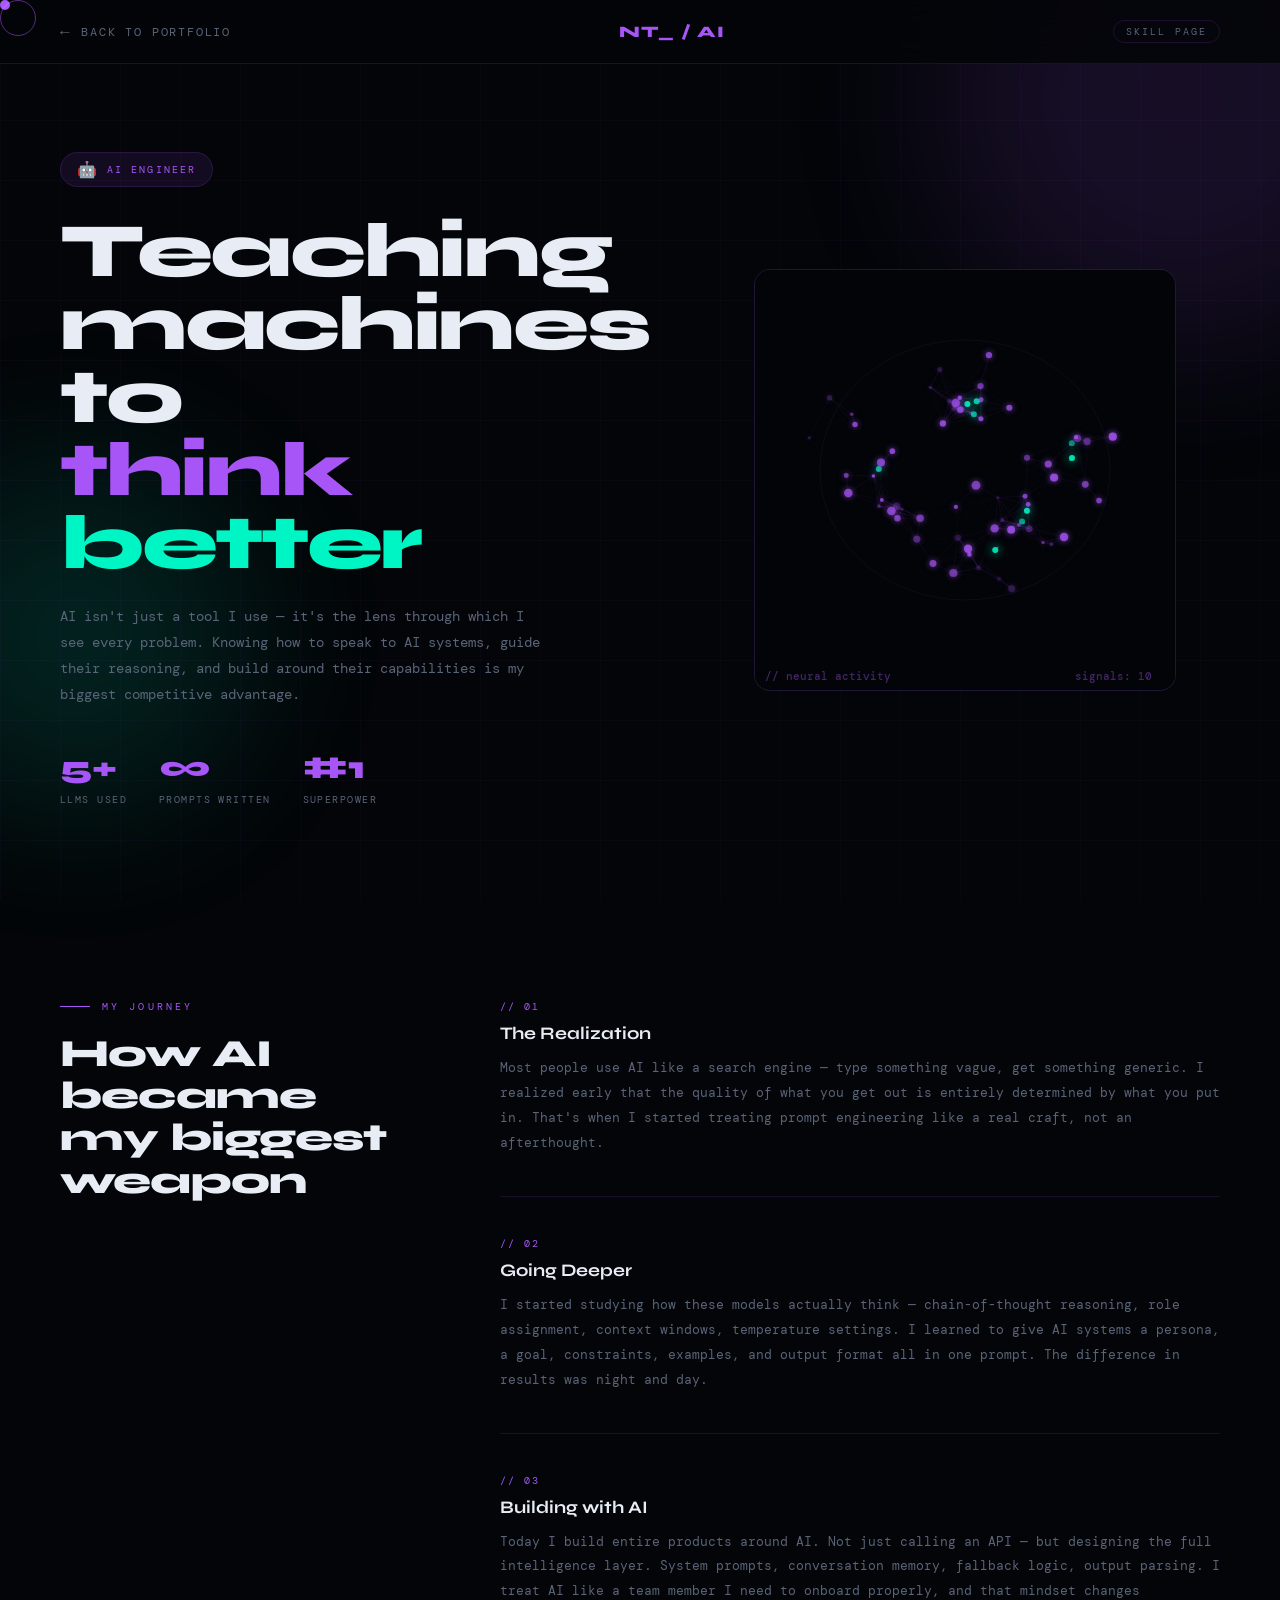
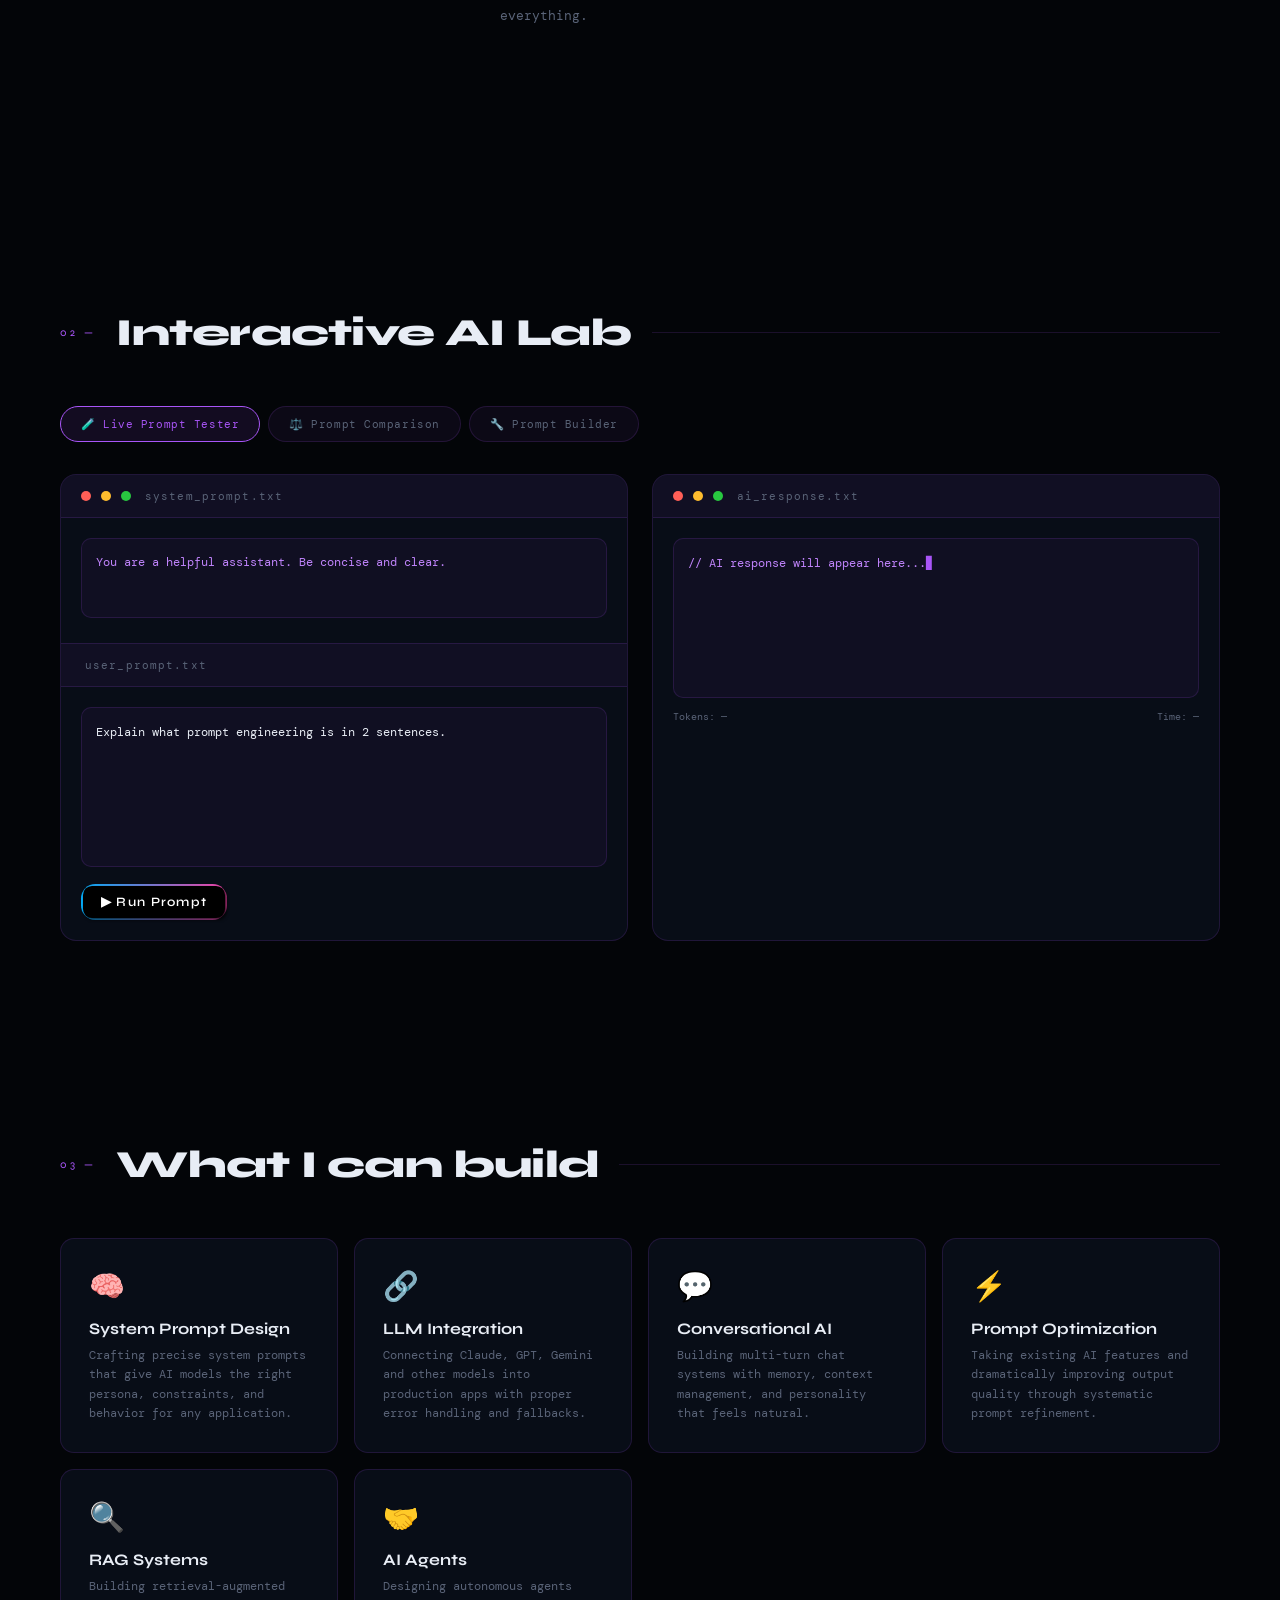
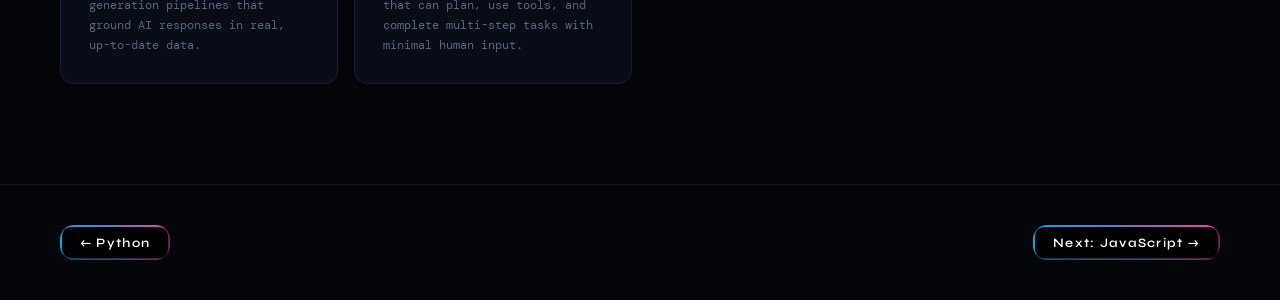
==== skills/ai.html @ 40441fe4 "initial commit — full portfolio with skill pages" ====
<!DOCTYPE html>
<html lang="en">
<head>
<meta charset="UTF-8">
<meta name="viewport" content="width=device-width, initial-scale=1.0">
<title>AI & Prompt Engineering — Nikola Titirinov</title>
<link href="https://fonts.googleapis.com/css2?family=Syne:wght@400;600;700;800&family=DM+Mono:wght@300;400;500&display=swap" rel="stylesheet">
<style>
  :root {
    --bg: #030508;
    --accent: #a855f7;
    --accent2: #c084fc;
    --accent3: #00f5c4;
    --glass: rgba(168,85,247,0.06);
    --glass-border: rgba(168,85,247,0.15);
    --text: #e8edf5;
    --muted: #5a6478;
    --card-bg: rgba(10,16,28,0.8);
  }

  *, *::before, *::after { box-sizing: border-box; margin: 0; padding: 0; }
  html { scroll-behavior: smooth; }
  body { background: var(--bg); color: var(--text); font-family: 'DM Mono', monospace; overflow-x: hidden; cursor: none; }

.cursor {
  position: fixed; width: 10px; height: 10px;
  background: var(--accent); border-radius: 50%;
  pointer-events: none; z-index: 9999;
  top: 0; left: 0; will-change: transform; mix-blend-mode: screen;
}
.cursor-ring {
  position: fixed; width: 36px; height: 36px;
  border: 1px solid rgba(168,85,247,0.5); border-radius: 50%;
  pointer-events: none; z-index: 9998;
  top: 0; left: 0; will-change: transform;
}

  body::before { content: ''; position: fixed; inset: 0; background-image: linear-gradient(rgba(168,85,247,0.04) 1px, transparent 1px), linear-gradient(90deg, rgba(168,85,247,0.04) 1px, transparent 1px); background-size: 60px 60px; pointer-events: none; z-index: 0; }

  .orb { position: fixed; border-radius: 50%; pointer-events: none; z-index: 0; filter: blur(80px); opacity: 0.12; }
  .orb1 { width: 500px; height: 500px; background: var(--accent); top: -150px; right: -150px; animation: drift1 22s ease-in-out infinite; }
  .orb2 { width: 350px; height: 350px; background: var(--accent3); bottom: 10%; left: -100px; animation: drift2 18s ease-in-out infinite; }
  @keyframes drift1 { 0%,100%{transform:translate(0,0)} 50%{transform:translate(-60px,80px)} }
  @keyframes drift2 { 0%,100%{transform:translate(0,0)} 50%{transform:translate(60px,-40px)} }

  nav { position: fixed; top: 0; left: 0; right: 0; z-index: 100; padding: 20px 60px; display: flex; justify-content: space-between; align-items: center; border-bottom: 1px solid var(--glass-border); background: rgba(3,5,8,0.85); backdrop-filter: blur(20px); }
  .nav-back { display: flex; align-items: center; gap: 10px; color: var(--muted); text-decoration: none; font-size: 0.75rem; letter-spacing: 0.15em; text-transform: uppercase; transition: color 0.3s; }
  .nav-back:hover { color: var(--accent); }
  .nav-back::before { content: '←'; font-size: 1rem; }
  .nav-logo { font-family: 'Syne', sans-serif; font-weight: 800; font-size: 1rem; color: var(--accent); letter-spacing: 0.05em; }
  .nav-tag { font-size: 0.65rem; letter-spacing: 0.2em; text-transform: uppercase; color: var(--muted); padding: 4px 12px; border: 1px solid var(--glass-border); border-radius: 20px; }

  section { position: relative; z-index: 1; }

  /* HERO */
  #hero { min-height: 100vh; display: grid; grid-template-columns: 1fr 1fr; align-items: center; gap: 60px; padding: 120px 60px 60px; }
  .hero-badge { display: inline-flex; align-items: center; gap: 8px; padding: 6px 16px; background: rgba(168,85,247,0.1); border: 1px solid var(--glass-border); border-radius: 20px; font-size: 0.65rem; letter-spacing: 0.2em; text-transform: uppercase; color: var(--accent); margin-bottom: 28px; opacity: 0; animation: fadeUp 0.7s 0.1s forwards; }
  .hero-badge::before { content: '🤖'; font-size: 1rem; }
  .hero-title { font-family: 'Syne', sans-serif; font-weight: 800; font-size: clamp(3rem, 6vw, 5.5rem); line-height: 0.95; letter-spacing: -0.03em; margin-bottom: 24px; opacity: 0; animation: fadeUp 0.7s 0.25s forwards; }
  .hero-title .accent { color: var(--accent); }
  .hero-title .accent2 { color: var(--accent3); }
  .hero-desc { font-size: 0.9rem; color: var(--muted); line-height: 1.8; max-width: 480px; margin-bottom: 40px; opacity: 0; animation: fadeUp 0.7s 0.4s forwards; }
  .hero-stats { display: flex; gap: 32px; opacity: 0; animation: fadeUp 0.7s 0.55s forwards; }
  .hstat-num { font-family: 'Syne', sans-serif; font-weight: 800; font-size: 2rem; color: var(--accent); display: block; }
  .hstat-label { font-size: 0.6rem; letter-spacing: 0.15em; text-transform: uppercase; color: var(--muted); }
  .hero-right { display: flex; align-items: center; justify-content: center; opacity: 0; animation: fadeLeft 0.8s 0.3s forwards; }

  /* BRAIN CANVAS */
  #brainCanvas { border: 1px solid var(--glass-border); border-radius: 16px; background: rgba(10,16,28,0.6); backdrop-filter: blur(10px); }

  /* STORY */
  #story { padding: 100px 60px; }
  .story-grid { display: grid; grid-template-columns: 1fr 2fr; gap: 80px; align-items: start; }
  .story-label { font-size: 0.65rem; letter-spacing: 0.3em; text-transform: uppercase; color: var(--accent); margin-bottom: 20px; display: flex; align-items: center; gap: 12px; }
  .story-label::before { content: ''; width: 30px; height: 1px; background: var(--accent); }
  .story-title { font-family: 'Syne', sans-serif; font-weight: 800; font-size: clamp(1.8rem, 3vw, 2.5rem); letter-spacing: -0.02em; line-height: 1.1; position: sticky; top: 100px; }
  .story-block { margin-bottom: 40px; padding-bottom: 40px; border-bottom: 1px solid var(--glass-border); }
  .story-block:last-child { border-bottom: none; }
  .story-block-num { font-size: 0.65rem; letter-spacing: 0.2em; color: var(--accent); margin-bottom: 10px; }
  .story-block h3 { font-family: 'Syne', sans-serif; font-weight: 700; font-size: 1.1rem; margin-bottom: 12px; }
  .story-block p { font-size: 0.82rem; color: var(--muted); line-height: 1.9; }

  /* DEMO */
  #demo { padding: 100px 60px; }
  .section-header { display: flex; align-items: center; gap: 20px; margin-bottom: 50px; }
  .section-num { font-family: 'Syne', sans-serif; font-size: 0.7rem; color: var(--accent); letter-spacing: 0.3em; }
  .section-title { font-family: 'Syne', sans-serif; font-weight: 800; font-size: clamp(1.8rem, 3vw, 2.5rem); letter-spacing: -0.02em; }
  .section-line { flex: 1; height: 1px; background: var(--glass-border); }

  .demo-tabs { display: flex; gap: 8px; margin-bottom: 32px; flex-wrap: wrap; }
  .demo-tab { padding: 10px 20px; background: var(--glass); border: 1px solid var(--glass-border); border-radius: 20px; font-size: 0.7rem; color: var(--muted); cursor: none; transition: all 0.2s; letter-spacing: 0.05em; font-family: 'DM Mono', monospace; }
  .demo-tab.active, .demo-tab:hover { border-color: var(--accent); color: var(--accent); background: rgba(168,85,247,0.1); }

  /* DEMO 1 — Live Tester */
  .live-tester { display: grid; grid-template-columns: 1fr 1fr; gap: 24px; }
  .panel { background: var(--card-bg); border: 1px solid var(--glass-border); border-radius: 16px; overflow: hidden; }
  .panel-header { padding: 14px 20px; border-bottom: 1px solid var(--glass-border); display: flex; align-items: center; gap: 10px; background: rgba(168,85,247,0.05); }
  .dot { width: 10px; height: 10px; border-radius: 50%; }
  .dot-r { background: #ff5f57; } .dot-y { background: #febc2e; } .dot-g { background: #28c840; }
  .panel-title { font-size: 0.7rem; color: var(--muted); letter-spacing: 0.1em; margin-left: 4px; }
  .panel-body { padding: 20px; }
  .prompt-input { width: 100%; background: rgba(168,85,247,0.05); border: 1px solid var(--glass-border); border-radius: 10px; padding: 14px; color: var(--text); font-family: 'DM Mono', monospace; font-size: 0.78rem; line-height: 1.7; outline: none; resize: none; min-height: 160px; transition: border-color 0.3s; cursor: text; }
  .prompt-input:focus { border-color: var(--accent); }
  .prompt-input::placeholder { color: var(--muted); }
  .system-prompt-area { width: 100%; background: rgba(168,85,247,0.05); border: 1px solid var(--glass-border); border-radius: 10px; padding: 14px; color: var(--accent2); font-family: 'DM Mono', monospace; font-size: 0.72rem; line-height: 1.7; outline: none; resize: none; min-height: 80px; cursor: text; }
  .system-prompt-area:focus { border-color: var(--accent); }
  .output-box { min-height: 160px; padding: 14px; background: rgba(168,85,247,0.05); border: 1px solid var(--glass-border); border-radius: 10px; font-size: 0.78rem; line-height: 1.7; color: var(--accent2); white-space: pre-wrap; }
  .token-bar { margin-top: 12px; display: flex; justify-content: space-between; font-size: 0.62rem; color: var(--muted); }

  /* DEMO 2 — Comparison */
  .comparison-grid { display: grid; grid-template-columns: 1fr 1fr; gap: 24px; }
  .comp-panel { background: var(--card-bg); border: 1px solid var(--glass-border); border-radius: 16px; overflow: hidden; }
  .comp-panel.bad { border-color: rgba(239,68,68,0.3); }
  .comp-panel.good { border-color: rgba(0,245,196,0.3); }
  .comp-header { padding: 14px 20px; border-bottom: 1px solid var(--glass-border); display: flex; align-items: center; justify-content: space-between; }
  .comp-header.bad { background: rgba(239,68,68,0.08); }
  .comp-header.good { background: rgba(0,245,196,0.08); }
  .comp-label { font-family: 'Syne', sans-serif; font-weight: 700; font-size: 0.75rem; }
  .comp-label.bad { color: #ef4444; }
  .comp-label.good { color: var(--accent3); }
  .comp-score { font-size: 0.65rem; padding: 3px 10px; border-radius: 20px; }
  .comp-score.bad { background: rgba(239,68,68,0.15); color: #ef4444; border: 1px solid rgba(239,68,68,0.3); }
  .comp-score.good { background: rgba(0,245,196,0.15); color: var(--accent3); border: 1px solid rgba(0,245,196,0.3); }
  .comp-body { padding: 20px; }
  .comp-prompt { font-size: 0.78rem; line-height: 1.7; padding: 12px; border-radius: 8px; margin-bottom: 16px; font-style: italic; }
  .comp-prompt.bad { background: rgba(239,68,68,0.05); border: 1px solid rgba(239,68,68,0.15); color: #fca5a5; }
  .comp-prompt.good { background: rgba(0,245,196,0.05); border: 1px solid rgba(0,245,196,0.15); color: #6ee7b7; }
  .comp-output { font-size: 0.75rem; line-height: 1.7; color: var(--muted); padding: 12px; border-radius: 8px; background: var(--glass); }
  .comp-issues { margin-top: 12px; display: flex; flex-direction: column; gap: 6px; }
  .issue { font-size: 0.65rem; display: flex; align-items: center; gap: 8px; }
  .issue.bad { color: #ef4444; }
  .issue.good { color: var(--accent3); }
  .comp-selector { display: flex; gap: 8px; margin-bottom: 24px; flex-wrap: wrap; }
  .comp-btn { padding: 7px 16px; background: var(--glass); border: 1px solid var(--glass-border); border-radius: 20px; font-size: 0.65rem; color: var(--muted); cursor: none; transition: all 0.2s; }
  .comp-btn.active, .comp-btn:hover { border-color: var(--accent); color: var(--accent); background: rgba(168,85,247,0.1); }

  /* DEMO 3 — Builder */
  .builder-grid { display: grid; grid-template-columns: 1fr 1fr; gap: 24px; }
  .builder-steps { display: flex; flex-direction: column; gap: 12px; }
  .builder-step { background: var(--card-bg); border: 1px solid var(--glass-border); border-radius: 12px; padding: 16px 20px; cursor: none; transition: border-color 0.3s; }
  .builder-step.active { border-color: var(--accent); background: rgba(168,85,247,0.08); }
  .step-num { font-size: 0.6rem; color: var(--accent); letter-spacing: 0.2em; margin-bottom: 4px; }
  .step-title { font-family: 'Syne', sans-serif; font-weight: 700; font-size: 0.85rem; margin-bottom: 8px; }
  .step-options { display: flex; gap: 6px; flex-wrap: wrap; margin-top: 8px; }
  .step-option { padding: 5px 12px; background: var(--glass); border: 1px solid var(--glass-border); border-radius: 20px; font-size: 0.62rem; color: var(--muted); cursor: none; transition: all 0.2s; }
  .step-option.selected, .step-option:hover { border-color: var(--accent); color: var(--accent); background: rgba(168,85,247,0.1); }
  .builder-output { background: var(--card-bg); border: 1px solid var(--glass-border); border-radius: 16px; overflow: hidden; display: flex; flex-direction: column; }
  .builder-result { flex: 1; padding: 20px; font-size: 0.78rem; line-height: 1.8; color: var(--accent2); white-space: pre-wrap; min-height: 300px; }
  .builder-copy { margin: 0 20px 20px; }

  /* CAPABILITIES */
  #capabilities { padding: 100px 60px; }
  .caps-grid { display: grid; grid-template-columns: repeat(auto-fit, minmax(260px, 1fr)); gap: 16px; }
  .cap-card { background: var(--card-bg); border: 1px solid var(--glass-border); border-radius: 14px; padding: 28px; transition: border-color 0.3s, transform 0.3s; position: relative; overflow: hidden; }
  .cap-card::before { content: ''; position: absolute; top: 0; left: 0; right: 0; height: 2px; background: linear-gradient(90deg, transparent, var(--accent), transparent); opacity: 0; transition: opacity 0.3s; }
  .cap-card:hover { border-color: rgba(168,85,247,0.4); transform: translateY(-4px); }
  .cap-card:hover::before { opacity: 1; }
  .cap-icon { font-size: 1.8rem; margin-bottom: 14px; display: block; }
  .cap-title { font-family: 'Syne', sans-serif; font-weight: 700; font-size: 1rem; margin-bottom: 8px; }
  .cap-desc { font-size: 0.72rem; color: var(--muted); line-height: 1.7; }

  /* GLOW BUTTON */
  .explore-btn-wrap { position: relative; display: inline-block; padding: 2px; background: linear-gradient(90deg, #03a9f4, #f441a5); border-radius: 0.9em; transition: all 0.4s ease; text-decoration: none; cursor: none; }
  .explore-btn-wrap::before { content: ''; position: absolute; inset: 0; margin: auto; border-radius: 0.9em; z-index: -1; filter: blur(0); transition: filter 0.4s ease; }
  .explore-btn-wrap:hover::before { background: linear-gradient(90deg, #03a9f4, #f441a5); filter: blur(1.2em); }
  .explore-btn-wrap:active::before { filter: blur(0.2em); }
  .explore-btn { display: block; padding: 0.6em 1.4em; border-radius: 0.7em; background: #000; color: #fff; font-family: 'Syne', sans-serif; font-size: 0.8rem; font-weight: 600; letter-spacing: 0.1em; text-decoration: none; cursor: none; box-shadow: 2px 2px 3px #000000b4; white-space: nowrap; }

  .page-footer { padding: 40px 60px; border-top: 1px solid var(--glass-border); display: flex; justify-content: space-between; align-items: center; }

  .reveal { opacity: 0; transform: translateY(30px); transition: opacity 0.7s ease, transform 0.7s ease; }
  .reveal.visible { opacity: 1; transform: translateY(0); }

  @keyframes fadeUp { from{opacity:0;transform:translateY(30px)} to{opacity:1;transform:translateY(0)} }
  @keyframes fadeLeft { from{opacity:0;transform:translateX(40px)} to{opacity:1;transform:translateX(0)} }

  .typing-cursor::after { content: '▋'; animation: blink 1s infinite; color: var(--accent); }
  @keyframes blink { 0%,100%{opacity:1} 50%{opacity:0} }

  @media (max-width: 900px) {
    #hero { grid-template-columns: 1fr; padding: 120px 24px 60px; }
    .hero-right { display: none; }
    #story, #demo, #capabilities { padding-left: 24px; padding-right: 24px; }
    .story-grid, .live-tester, .comparison-grid, .builder-grid { grid-template-columns: 1fr; }
    nav { padding: 16px 24px; }
    .page-footer { padding: 24px; flex-direction: column; gap: 16px; }
  }
</style>
</head>
<body>

<div class="cursor" id="cursor"></div>
<div class="cursor-ring" id="cursorRing"></div>
<div class="orb orb1"></div>
<div class="orb orb2"></div>

<nav>
  <a href="../index.html" class="nav-back">Back to Portfolio</a>
  <div class="nav-logo">NT_ / AI</div>
  <span class="nav-tag">Skill Page</span>
</nav>

<!-- HERO -->
<section id="hero">
  <div class="hero-left">
    <div class="hero-badge">AI Engineer</div>
    <h1 class="hero-title">
      Teaching<br>
      machines to<br>
      <span class="accent">think</span> <span class="accent2">better</span>
    </h1>
    <p class="hero-desc">
      AI isn't just a tool I use — it's the lens through which I see every problem. Knowing how to speak to AI systems, guide their reasoning, and build around their capabilities is my biggest competitive advantage.
    </p>
    <div class="hero-stats">
      <div class="hstat">
        <span class="hstat-num">5+</span>
        <span class="hstat-label">LLMs Used</span>
      </div>
      <div class="hstat">
        <span class="hstat-num">∞</span>
        <span class="hstat-label">Prompts Written</span>
      </div>
      <div class="hstat">
        <span class="hstat-num">#1</span>
        <span class="hstat-label">Superpower</span>
      </div>
    </div>
  </div>
  <div class="hero-right">
    <canvas id="brainCanvas" width="420" height="420"></canvas>
  </div>
</section>

<!-- STORY -->
<section id="story">
  <div class="story-grid reveal">
    <div>
      <div class="story-label">My Journey</div>
      <h2 class="story-title">How AI became my biggest weapon</h2>
    </div>
    <div class="story-content">
      <div class="story-block">
        <div class="story-block-num">// 01</div>
        <h3>The Realization</h3>
        <p>Most people use AI like a search engine — type something vague, get something generic. I realized early that the quality of what you get out is entirely determined by what you put in. That's when I started treating prompt engineering like a real craft, not an afterthought.</p>
      </div>
      <div class="story-block">
        <div class="story-block-num">// 02</div>
        <h3>Going Deeper</h3>
        <p>I started studying how these models actually think — chain-of-thought reasoning, role assignment, context windows, temperature settings. I learned to give AI systems a persona, a goal, constraints, examples, and output format all in one prompt. The difference in results was night and day.</p>
      </div>
      <div class="story-block">
        <div class="story-block-num">// 03</div>
        <h3>Building with AI</h3>
        <p>Today I build entire products around AI. Not just calling an API — but designing the full intelligence layer. System prompts, conversation memory, fallback logic, output parsing. I treat AI like a team member I need to onboard properly, and that mindset changes everything.</p>
      </div>
    </div>
  </div>
</section>

<!-- DEMOS -->
<section id="demo">
  <div class="section-header reveal">
    <span class="section-num">02 —</span>
    <h2 class="section-title">Interactive AI Lab</h2>
    <div class="section-line"></div>
  </div>
  <div class="demo-tabs reveal" id="mainTabs">
    <span class="demo-tab active" onclick="switchDemo('tester', this)">🧪 Live Prompt Tester</span>
    <span class="demo-tab" onclick="switchDemo('comparison', this)">⚖️ Prompt Comparison</span>
    <span class="demo-tab" onclick="switchDemo('builder', this)">🔧 Prompt Builder</span>
  </div>

  <!-- DEMO 1: LIVE TESTER -->
  <div id="demo-tester" class="reveal">
    <div class="live-tester">
      <div class="panel">
        <div class="panel-header">
          <div class="dot dot-r"></div><div class="dot dot-y"></div><div class="dot dot-g"></div>
          <span class="panel-title">system_prompt.txt</span>
        </div>
        <div class="panel-body">
          <textarea class="system-prompt-area" id="systemPrompt" placeholder="System prompt (defines AI behavior)...">You are a helpful assistant. Be concise and clear.</textarea>
        </div>
        <div class="panel-header" style="border-top: 1px solid var(--glass-border);">
          <span class="panel-title">user_prompt.txt</span>
        </div>
        <div class="panel-body">
          <textarea class="prompt-input" id="userPrompt" placeholder="Type your prompt here and click Run...">Explain what prompt engineering is in 2 sentences.</textarea>
          <div style="margin-top:12px;">
            <a class="explore-btn-wrap" onclick="runLiveTester()" style="cursor:none;">
              <span class="explore-btn">▶ Run Prompt</span>
            </a>
          </div>
        </div>
      </div>
      <div class="panel">
        <div class="panel-header">
          <div class="dot dot-r"></div><div class="dot dot-y"></div><div class="dot dot-g"></div>
          <span class="panel-title">ai_response.txt</span>
        </div>
        <div class="panel-body">
          <div class="output-box typing-cursor" id="testerOutput">// AI response will appear here...</div>
          <div class="token-bar">
            <span id="tokenCount">Tokens: —</span>
            <span id="responseTime">Time: —</span>
          </div>
        </div>
      </div>
    </div>
  </div>

  <!-- DEMO 2: COMPARISON -->
  <div id="demo-comparison" style="display:none;" class="reveal">
    <div class="comp-selector" id="compSelector">
      <span class="comp-btn active" onclick="loadComparison(0,this)">Writing Task</span>
      <span class="comp-btn" onclick="loadComparison(1,this)">Code Review</span>
      <span class="comp-btn" onclick="loadComparison(2,this)">Data Analysis</span>
      <span class="comp-btn" onclick="loadComparison(3,this)">Creative Task</span>
    </div>
    <div class="comparison-grid" id="compGrid"></div>
  </div>

  <!-- DEMO 3: BUILDER -->
  <div id="demo-builder" style="display:none;" class="reveal">
    <div class="builder-grid">
      <div class="builder-steps" id="builderSteps"></div>
      <div class="builder-output">
        <div class="panel-header">
          <div class="dot dot-r"></div><div class="dot dot-y"></div><div class="dot dot-g"></div>
          <span class="panel-title">generated_prompt.txt</span>
        </div>
        <div class="builder-result" id="builderResult">// Your prompt will be built here as you make selections...</div>
        <div class="builder-copy">
          <a class="explore-btn-wrap" onclick="copyPrompt()" style="cursor:none;">
            <span class="explore-btn">📋 Copy Prompt</span>
          </a>
        </div>
      </div>
    </div>
  </div>
</section>

<!-- CAPABILITIES -->
<section id="capabilities">
  <div class="section-header reveal">
    <span class="section-num">03 —</span>
    <h2 class="section-title">What I can build</h2>
    <div class="section-line"></div>
  </div>
  <div class="caps-grid">
    <div class="cap-card reveal"><span class="cap-icon">🧠</span><div class="cap-title">System Prompt Design</div><div class="cap-desc">Crafting precise system prompts that give AI models the right persona, constraints, and behavior for any application.</div></div>
    <div class="cap-card reveal" style="transition-delay:0.1s"><span class="cap-icon">🔗</span><div class="cap-title">LLM Integration</div><div class="cap-desc">Connecting Claude, GPT, Gemini and other models into production apps with proper error handling and fallbacks.</div></div>
    <div class="cap-card reveal" style="transition-delay:0.2s"><span class="cap-icon">💬</span><div class="cap-title">Conversational AI</div><div class="cap-desc">Building multi-turn chat systems with memory, context management, and personality that feels natural.</div></div>
    <div class="cap-card reveal" style="transition-delay:0.3s"><span class="cap-icon">⚡</span><div class="cap-title">Prompt Optimization</div><div class="cap-desc">Taking existing AI features and dramatically improving output quality through systematic prompt refinement.</div></div>
    <div class="cap-card reveal" style="transition-delay:0.4s"><span class="cap-icon">🔍</span><div class="cap-title">RAG Systems</div><div class="cap-desc">Building retrieval-augmented generation pipelines that ground AI responses in real, up-to-date data.</div></div>
    <div class="cap-card reveal" style="transition-delay:0.5s"><span class="cap-icon">🤝</span><div class="cap-title">AI Agents</div><div class="cap-desc">Designing autonomous agents that can plan, use tools, and complete multi-step tasks with minimal human input.</div></div>
  </div>
</section>

<footer class="page-footer">
  <a href="python.html" class="explore-btn-wrap"><span class="explore-btn">← Python</span></a>
  <a href="javascript.html" class="explore-btn-wrap"><span class="explore-btn">Next: JavaScript →</span></a>
</footer>

<script>
// CURSOR
const cursor = document.getElementById('cursor');
const ring = document.getElementById('cursorRing');
document.addEventListener('mousemove', e => {
  cursor.style.transform = `translate(${e.clientX}px,${e.clientY}px) translate(-50%,-50%)`;
}, { passive: true });
ring.style.transition = 'transform 0.08s linear, width 0.2s ease, height 0.2s ease, border-color 0.2s ease';
document.addEventListener('mousemove', e => {
  ring.style.transform = `translate(${e.clientX}px,${e.clientY}px) translate(-50%,-50%)`;
}, { passive: true });
document.querySelectorAll('a,.demo-tab,.comp-btn,.step-option,.builder-step,.cap-card').forEach(el => {
  el.addEventListener('mouseenter', () => { ring.style.width='56px'; ring.style.height='56px'; ring.style.borderColor='rgba(168,85,247,0.7)'; }, { passive: true });
  el.addEventListener('mouseleave', () => { ring.style.width='36px'; ring.style.height='36px'; ring.style.borderColor='rgba(168,85,247,0.5)'; }, { passive: true });
});

// SCROLL REVEAL
const obs = new IntersectionObserver(entries => entries.forEach(e => { if(e.isIntersecting) e.target.classList.add('visible'); }), { threshold: 0.1 });
document.querySelectorAll('.reveal').forEach(el => obs.observe(el));

// PARALLAX
window.addEventListener('scroll', () => {
  const y = window.scrollY;
  document.querySelector('.orb1').style.transform = `translateY(${y*0.08}px)`;
  document.querySelector('.orb2').style.transform = `translateY(${-y*0.06}px)`;
});

// PULSING BRAIN ANIMATION
(function() {
  const canvas = document.getElementById('brainCanvas');
  const ctx = canvas.getContext('2d');
  const W = canvas.width, H = canvas.height;
  const cx = W/2, cy = H/2;

  // Brain nodes
  const nodeCount = 60;
  const nodes = [];
  const connections = [];

  // Generate nodes in brain-like clusters
  const regions = [
    {x:cx, y:cy-80, r:90, count:15},
    {x:cx-70, y:cy+30, r:70, count:12},
    {x:cx+70, y:cy+30, r:70, count:12},
    {x:cx, y:cy+80, r:60, count:10},
    {x:cx-110, y:cy-40, r:50, count:6},
    {x:cx+110, y:cy-40, r:50, count:6},
  ];

  regions.forEach(reg => {
    for(let i=0; i<reg.count; i++) {
      const angle = Math.random() * Math.PI * 2;
      const dist = Math.random() * reg.r;
      nodes.push({
        x: reg.x + Math.cos(angle)*dist,
        y: reg.y + Math.sin(angle)*dist,
        baseX: reg.x + Math.cos(angle)*dist,
        baseY: reg.y + Math.sin(angle)*dist,
        vx: (Math.random()-0.5)*0.3,
        vy: (Math.random()-0.5)*0.3,
        r: Math.random()*3+1.5,
        pulse: Math.random()*Math.PI*2,
        pulseSpeed: 0.02+Math.random()*0.03,
        active: false,
        activeFade: 0,
      });
    }
  });

  // Connect nearby nodes
  for(let i=0; i<nodes.length; i++) {
    for(let j=i+1; j<nodes.length; j++) {
      const dx = nodes[i].x - nodes[j].x;
      const dy = nodes[i].y - nodes[j].y;
      const dist = Math.sqrt(dx*dx+dy*dy);
      if(dist < 80) connections.push({a:i, b:j, dist, strength: 1-dist/80});
    }
  }

  // Signal pulses traveling along connections
  const signals = [];
  function spawnSignal() {
    const conn = connections[Math.floor(Math.random()*connections.length)];
    signals.push({ conn, t: 0, speed: 0.008+Math.random()*0.012, forward: Math.random()>0.5 });
  }
  setInterval(spawnSignal, 300);

  let frame = 0;
  function draw() {
    ctx.clearRect(0,0,W,H);
    ctx.fillStyle = 'rgba(3,5,8,0.95)';
    ctx.fillRect(0,0,W,H);
    frame++;

    // Update nodes
    nodes.forEach(n => {
      n.pulse += n.pulseSpeed;
      n.x += n.vx; n.y += n.vy;
      if(Math.abs(n.x-n.baseX)>15) n.vx*=-1;
      if(Math.abs(n.y-n.baseY)>15) n.vy*=-1;
      if(n.activeFade > 0) n.activeFade -= 0.02;
    });

    // Draw connections
    connections.forEach(c => {
      const a = nodes[c.a], b = nodes[c.b];
      ctx.beginPath();
      ctx.moveTo(a.x, a.y);
      ctx.lineTo(b.x, b.y);
      ctx.strokeStyle = `rgba(168,85,247,${c.strength*0.15})`;
      ctx.lineWidth = c.strength;
      ctx.stroke();
    });

    // Draw signals
    for(let i=signals.length-1; i>=0; i--) {
      const s = signals[i];
      s.t += s.speed;
      if(s.t >= 1) { signals.splice(i,1); continue; }
      const t = s.forward ? s.t : 1-s.t;
      const a = nodes[s.conn.a], b = nodes[s.conn.b];
      const x = a.x + (b.x-a.x)*t;
      const y = a.y + (b.y-a.y)*t;
      // Activate nearby node
      if(s.t > 0.9) { nodes[s.forward?s.conn.b:s.conn.a].activeFade = 1; }

      ctx.beginPath();
      ctx.arc(x, y, 3, 0, Math.PI*2);
      const alpha = Math.sin(s.t*Math.PI);
      ctx.fillStyle = `rgba(0,245,196,${alpha*0.9})`;
      ctx.shadowColor = '#00f5c4';
      ctx.shadowBlur = 10;
      ctx.fill();
      ctx.shadowBlur = 0;

      // Trail
      ctx.beginPath();
      ctx.moveTo(a.x+(b.x-a.x)*Math.max(0,t-0.08), a.y+(b.y-a.y)*Math.max(0,t-0.08));
      ctx.lineTo(x, y);
      ctx.strokeStyle = `rgba(0,245,196,${alpha*0.4})`;
      ctx.lineWidth = 1.5;
      ctx.stroke();
    }

    // Draw nodes
    nodes.forEach(n => {
      const pulse = 0.6 + Math.sin(n.pulse)*0.4;
      const isActive = n.activeFade > 0;
      const color = isActive ? `rgba(0,245,196,${0.5+n.activeFade*0.5})` : `rgba(168,85,247,${pulse*0.8})`;
      const glow = isActive ? '#00f5c4' : '#a855f7';

      ctx.beginPath();
      ctx.arc(n.x, n.y, n.r*(isActive?1.5:1), 0, Math.PI*2);
      ctx.fillStyle = color;
      ctx.shadowColor = glow;
      ctx.shadowBlur = isActive ? 16 : 6;
      ctx.fill();
      ctx.shadowBlur = 0;
    });

    // Draw brain outline (soft)
    ctx.beginPath();
    ctx.ellipse(cx, cy-10, 145, 130, 0, 0, Math.PI*2);
    ctx.strokeStyle = `rgba(168,85,247,${0.06+Math.sin(frame*0.02)*0.03})`;
    ctx.lineWidth = 1;
    ctx.stroke();

    // Label
    ctx.fillStyle = 'rgba(168,85,247,0.4)';
    ctx.font = '500 11px DM Mono, monospace';
    ctx.fillText('// neural activity', 10, H-10);
    ctx.fillText(`signals: ${signals.length}`, W-100, H-10);

    requestAnimationFrame(draw);
  }
  draw();
})();

// =====================
// DEMO 1: LIVE TESTER
// =====================
const responses = {
  default: [
    "Prompt engineering is the art of crafting precise instructions to guide AI models toward desired outputs. It involves understanding how language models interpret context, constraints, and examples to produce accurate, useful responses.",
    "I understand your request. Prompt engineering is essentially the skill of communicating effectively with AI systems — choosing the right words, structure, and context to get the best possible output from a language model.",
    "Great question! Think of prompt engineering as learning the language that AI thinks in. By providing clear roles, specific constraints, and good examples, you can dramatically improve the quality and reliability of AI responses."
  ],
  code: [
    "```python\ndef greet(name: str) -> str:\n    \"\"\"Return a personalized greeting.\"\"\"\n    return f\"Hello, {name}! Welcome.\"\n\n# Example usage\nprint(greet('Nikola'))  # Hello, Nikola! Welcome.\n```",
    "Here's a clean implementation:\n```javascript\nconst greet = (name) => `Hello, ${name}! Welcome.`;\nconsole.log(greet('Nikola')); // Hello, Nikola! Welcome.\n```",
  ],
  creative: [
    "The prompt drifted through silicon dreams,\nA whisper to the neural machine.\nNot code, but craft — the art of asking right,\nTo turn a model's darkness into light.",
    "In the space between human and machine,\nPrompt engineering builds the bridge unseen.\nEvery word a key, every structure a door —\nThe better you ask, the more you explore."
  ]
};

async function runLiveTester() {
  const system = document.getElementById('systemPrompt').value;
  const user = document.getElementById('userPrompt').value;
  const output = document.getElementById('testerOutput');
  const startTime = Date.now();

  output.classList.add('typing-cursor');
  output.textContent = '';

  // Pick response based on content
  let pool = responses.default;
  if(user.toLowerCase().includes('code')||user.toLowerCase().includes('python')||user.toLowerCase().includes('function')) pool = responses.code;
  if(user.toLowerCase().includes('poem')||user.toLowerCase().includes('creative')||user.toLowerCase().includes('story')) pool = responses.creative;

  const response = pool[Math.floor(Math.random()*pool.length)];

  // Simulate typing
  let i = 0;
  const interval = setInterval(() => {
    output.textContent = response.slice(0, i);
    i += Math.floor(Math.random()*3)+1;
    if(i >= response.length) {
      output.textContent = response;
      output.classList.remove('typing-cursor');
      clearInterval(interval);
      const elapsed = ((Date.now()-startTime)/1000).toFixed(1);
      document.getElementById('tokenCount').textContent = `Tokens: ~${Math.floor(response.split(' ').length * 1.3)}`;
      document.getElementById('responseTime').textContent = `Time: ${elapsed}s`;
    }
  }, 20);
}

// =====================
// DEMO 2: COMPARISON
// =====================
const comparisons = [
  {
    topic: "Writing Task",
    bad: { prompt: "write something about AI", output: "AI is a technology that is very important today. It can do many things like recognize images and process text. Many companies are using AI to improve their products and services. The future of AI looks bright.", issues: ["Too vague — no tone, length, or audience", "No context about purpose", "No format specified", "Result is generic and forgettable"] },
    good: { prompt: "Write a 3-sentence LinkedIn post for a developer audience about why prompt engineering is an underrated skill in 2025. Use a confident, direct tone. Start with a bold claim.", output: "Most developers are sleeping on prompt engineering. While everyone races to learn frameworks and tools, the ability to systematically guide AI toward precise outputs is quietly becoming the highest-leverage skill in tech. If you can make AI do exactly what you need, you multiply everything else you build.", issues: ["Clear format: 3 sentences, LinkedIn post", "Defined audience: developers", "Specified tone: confident, direct", "Clear starting instruction"] }
  },
  {
    topic: "Code Review",
    bad: { prompt: "check my code", output: "I'd be happy to check your code! Please share it and I'll take a look. What language is it in? What does it do? Are there any specific issues you're concerned about?", issues: ["No code provided", "No language specified", "No focus area given", "AI can only ask clarifying questions"] },
    good: { prompt: "Review this Python function for performance issues only. Ignore style. Return a bullet list of problems with fix suggestions:\n\ndef find_user(users, id):\n  for u in users:\n    if u['id'] == id: return u", output: "• O(n) linear scan — use a dict lookup instead: `{u['id']: u for u in users}`\n• No early exit optimization needed if dict used\n• Consider caching if called frequently with same dataset\n• Missing type hints reduce IDE optimization hints", issues: ["Code included in prompt", "Scope limited: performance only", "Output format specified: bullet list", "Clear, actionable results"] }
  },
  {
    topic: "Data Analysis",
    bad: { prompt: "analyze this data: [1,5,2,8,3,9,4,7,6,10]", output: "Sure! Here are some observations about your data: The numbers range from 1 to 10. There are 10 values. Some are odd and some are even. The data appears to be somewhat random.", issues: ["No analysis goal specified", "No output format requested", "No statistical depth asked for", "Vague, surface-level result"] },
    good: { prompt: "Analyze [1,5,2,8,3,9,4,7,6,10]. Return: mean, median, std dev, trend (is it random or patterned?), and 1 insight. Format as JSON.", output: '{\n  "mean": 5.5,\n  "median": 5.5,\n  "std_dev": 3.03,\n  "trend": "Shuffled sequence 1-10 — not random, deliberately unordered",\n  "insight": "Perfect uniform distribution suggests synthetic/test data"\n}', issues: ["Specific metrics requested", "Output format: JSON", "Asked for trend analysis", "Asked for actionable insight"] }
  },
  {
    topic: "Creative Task",
    bad: { prompt: "make a tagline for my app", output: "Here are some taglines:\n- Your app, your way\n- The best app for everything\n- Making life easier\n- Connect, create, collaborate\n- The future is here", issues: ["No app description provided", "No target audience defined", "No tone or style specified", "Generic, unusable results"] },
    good: { prompt: "Write 3 taglines for a portfolio website of a Bulgarian freelance developer who specializes in AI and Python. Audience: international clients on Upwork. Tone: confident, modern, slightly bold. Max 8 words each.", output: "1. \"Built with Python. Powered by AI. Delivered.\"\n2. \"Your idea. My code. Launched.\"\n3. \"AI-fluent developer. Results that speak.\"", issues: ["Product clearly described", "Audience defined: Upwork clients", "Tone specified: confident, bold", "Length constraint: 8 words"] }
  }
];

function loadComparison(idx, btn) {
  const c = comparisons[idx];
  document.querySelectorAll('.comp-btn').forEach(b => b.classList.remove('active'));
  if(btn) btn.classList.add('active');
  document.getElementById('compGrid').innerHTML = `
    <div class="comp-panel bad">
      <div class="comp-header bad">
        <span class="comp-label bad">❌ Weak Prompt</span>
        <span class="comp-score bad">Poor</span>
      </div>
      <div class="comp-body">
        <div class="comp-prompt bad">"${c.bad.prompt}"</div>
        <div class="comp-output">${c.bad.output}</div>
        <div class="comp-issues">${c.bad.issues.map(i=>`<div class="issue bad">✗ ${i}</div>`).join('')}</div>
      </div>
    </div>
    <div class="comp-panel good">
      <div class="comp-header good">
        <span class="comp-label good">✅ Strong Prompt</span>
        <span class="comp-score good">Excellent</span>
      </div>
      <div class="comp-body">
        <div class="comp-prompt good">"${c.good.prompt}"</div>
        <div class="comp-output" style="white-space:pre-wrap">${c.good.output}</div>
        <div class="comp-issues">${c.good.issues.map(i=>`<div class="issue good">✓ ${i}</div>`).join('')}</div>
      </div>
    </div>`;
}
loadComparison(0, null);

// =====================
// DEMO 3: BUILDER
// =====================
const builderConfig = [
  { id:'role', title:'1. Assign a Role', options:['Senior Developer','Data Analyst','Creative Writer','Marketing Expert','Technical Reviewer','Business Consultant'] },
  { id:'task', title:'2. Define the Task', options:['Write a report','Review and fix code','Generate ideas','Analyze data','Create a plan','Explain a concept'] },
  { id:'audience', title:'3. Target Audience', options:['Technical developers','Non-technical clients','Startup founders','Students','General public','C-level executives'] },
  { id:'format', title:'4. Output Format', options:['Bullet points','JSON object','Numbered list','Markdown report','Single paragraph','Code with comments'] },
  { id:'tone', title:'5. Set the Tone', options:['Professional','Friendly & casual','Direct & concise','Detailed & thorough','Creative & bold','Academic'] },
  { id:'constraint', title:'6. Add a Constraint', options:['Max 3 sentences','Under 200 words','No jargon','Include examples','Start with a question','End with action items'] },
];

const builderSelections = {};

function renderBuilder() {
  const container = document.getElementById('builderSteps');
  container.innerHTML = builderConfig.map(step => `
    <div class="builder-step">
      <div class="step-num">// ${step.id.toUpperCase()}</div>
      <div class="step-title">${step.title}</div>
      <div class="step-options">
        ${step.options.map(opt => `
          <span class="step-option ${builderSelections[step.id]===opt?'selected':''}"
            onclick="selectOption('${step.id}','${opt}',this)">${opt}</span>
        `).join('')}
      </div>
    </div>
  `).join('');
  updateBuilderOutput();
}

function selectOption(stepId, value, el) {
  builderSelections[stepId] = value;
  document.querySelectorAll('.step-option').forEach(o => {
    if(o.textContent === value && o.closest('.builder-step') === el.closest('.builder-step')) o.classList.add('selected');
    else if(o.closest('.builder-step') === el.closest('.builder-step')) o.classList.remove('selected');
  });
  updateBuilderOutput();
}

function updateBuilderOutput() {
  const s = builderSelections;
  const parts = [];
  if(s.role) parts.push(`You are a ${s.role}.`);
  if(s.task) parts.push(`Your task: ${s.task}.`);
  if(s.audience) parts.push(`Your audience is: ${s.audience}.`);
  if(s.tone) parts.push(`Use a ${s.tone.toLowerCase()} tone.`);
  if(s.format) parts.push(`Format your response as: ${s.format}.`);
  if(s.constraint) parts.push(`Constraint: ${s.constraint}.`);

  const result = document.getElementById('builderResult');
  if(parts.length === 0) { result.textContent = '// Select options on the left to build your prompt...'; return; }
  result.textContent = parts.join('\n\n');
}

function copyPrompt() {
  const text = document.getElementById('builderResult').textContent;
  if(text.startsWith('//')) return;
  navigator.clipboard.writeText(text).then(() => {
    const btn = document.querySelector('.builder-copy .explore-btn');
    btn.textContent = '✓ Copied!';
    setTimeout(() => btn.textContent = '📋 Copy Prompt', 2000);
  });
}

renderBuilder();

// SWITCH DEMO TABS
function switchDemo(name, tabEl) {
  document.getElementById('demo-tester').style.display = 'none';
  document.getElementById('demo-comparison').style.display = 'none';
  document.getElementById('demo-builder').style.display = 'none';
  document.getElementById(`demo-${name}`).style.display = 'block';
  document.querySelectorAll('.demo-tab').forEach(t => t.classList.remove('active'));
  if(tabEl) tabEl.classList.add('active');
}
</script>
</body>
</html>
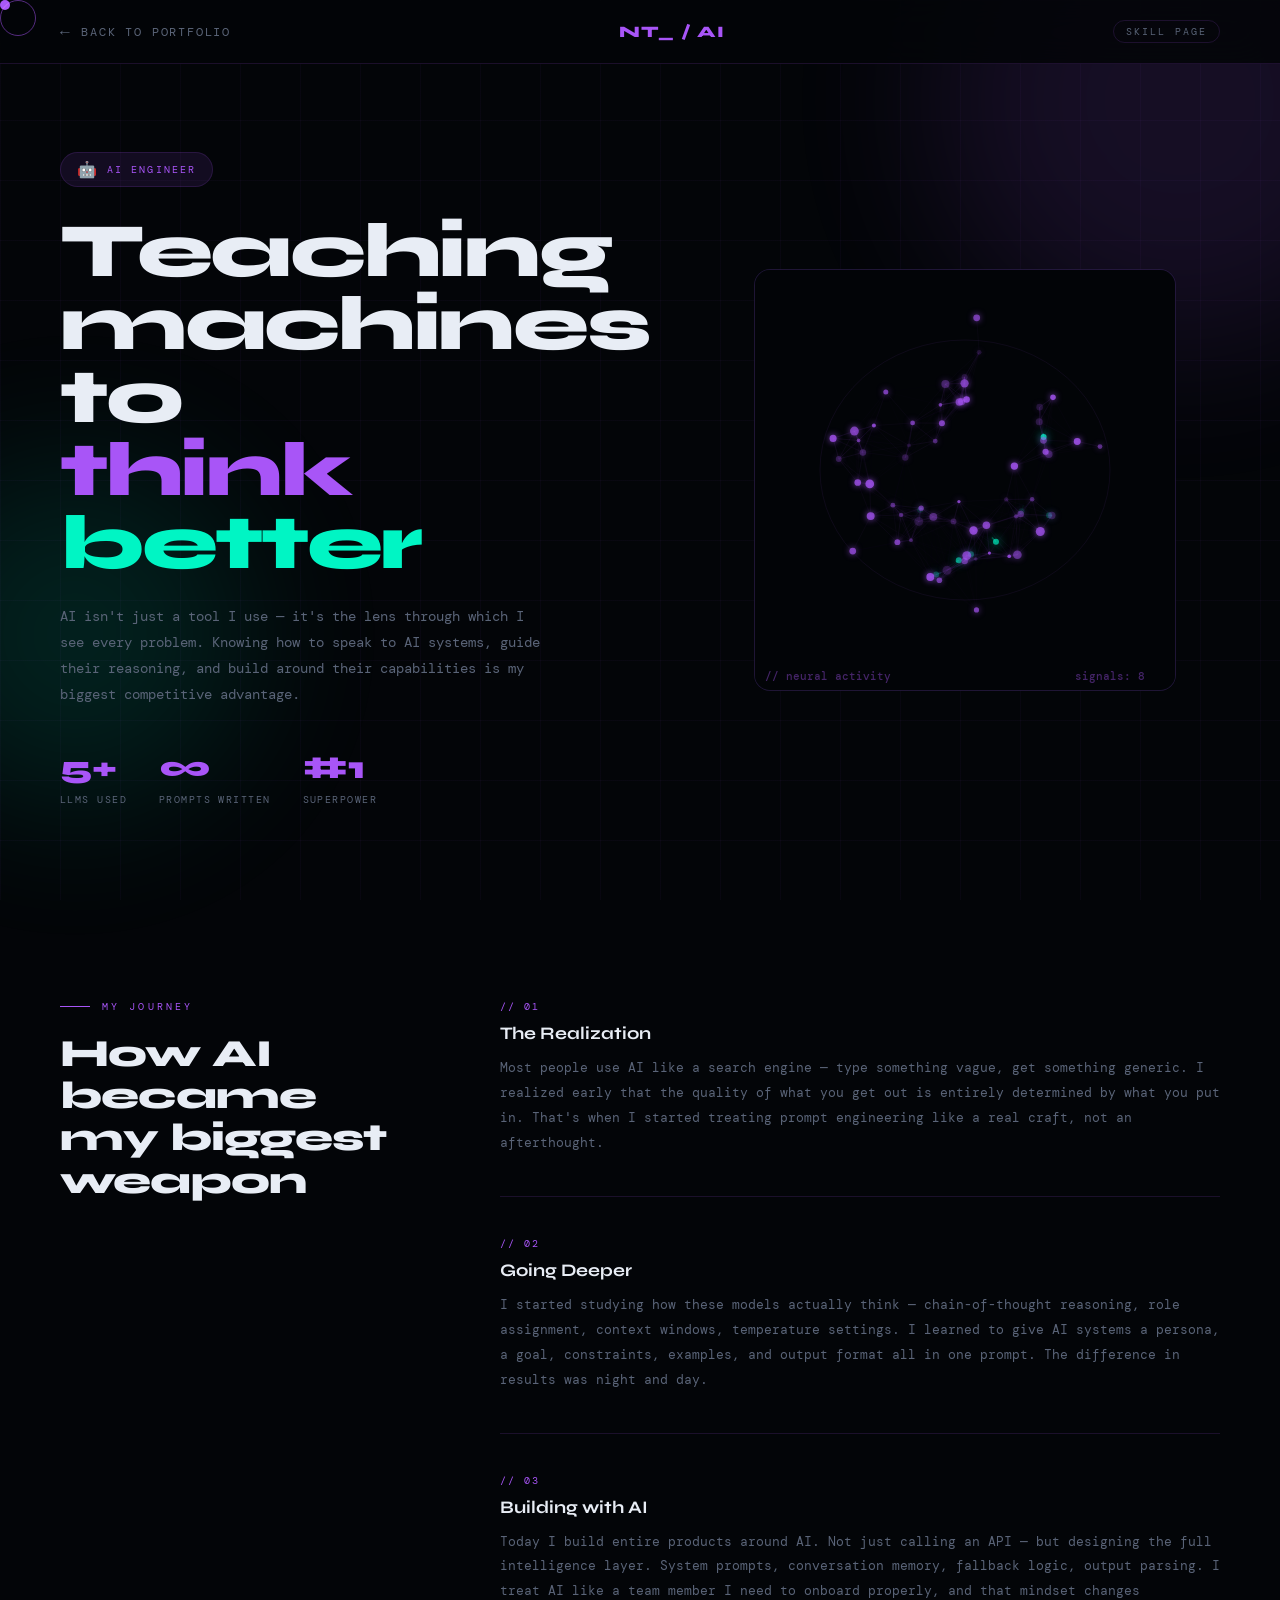
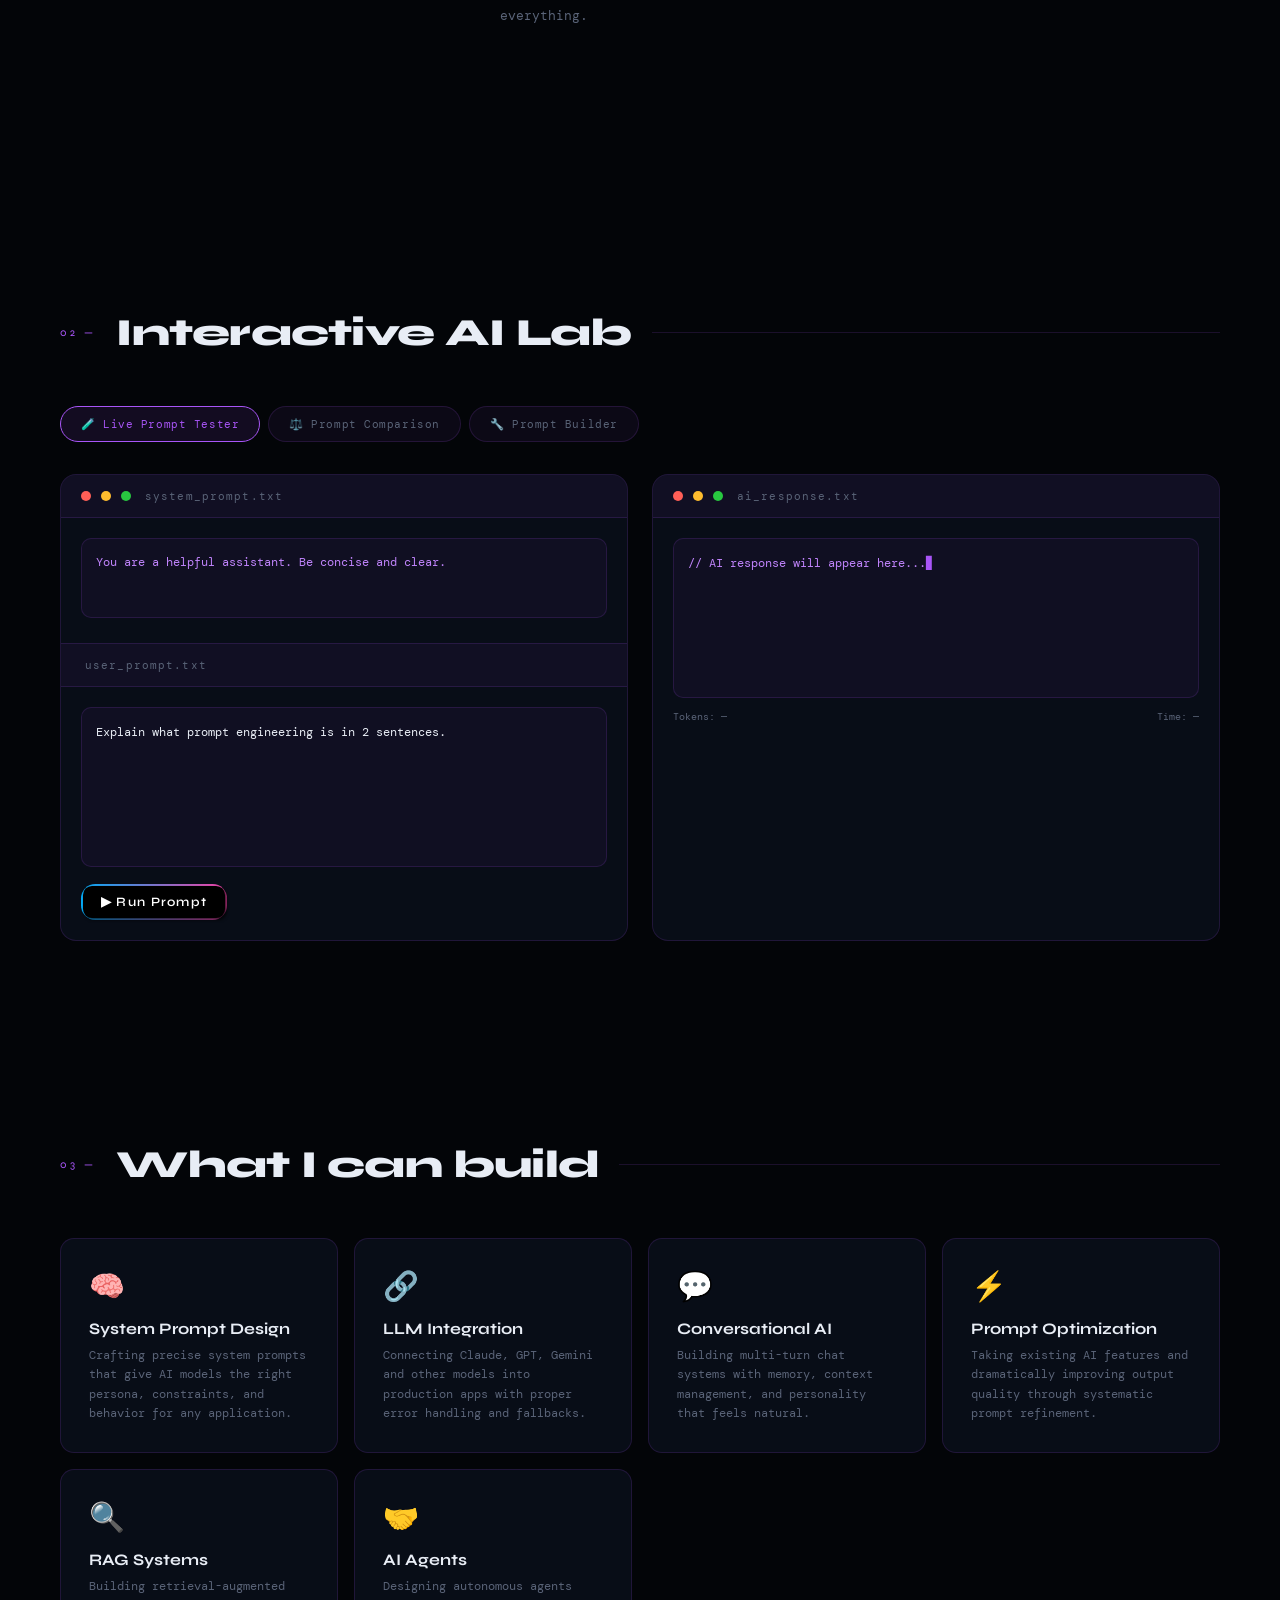
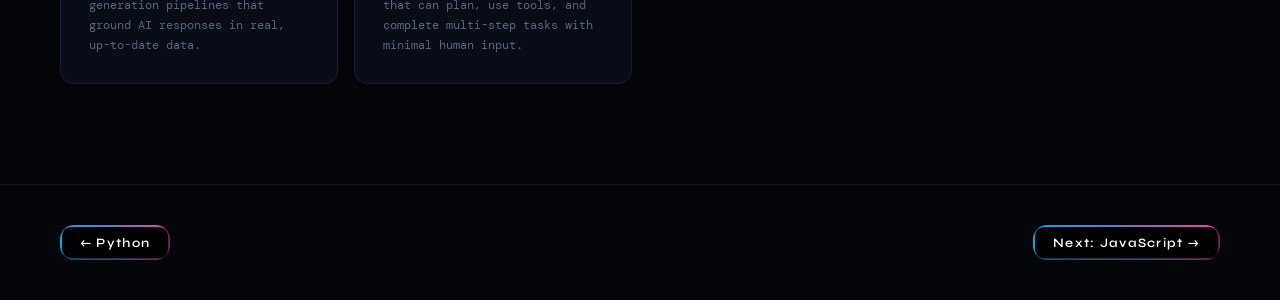
==== commit 70cc71a6: "Add interactive JavaScript and Python demos with custom cursor effects and animations" ====
--- a/skills/ai.html
+++ b/skills/ai.html
@@ -5,187 +5,7 @@
 <meta name="viewport" content="width=device-width, initial-scale=1.0">
 <title>AI & Prompt Engineering — Nikola Titirinov</title>
 <link href="https://fonts.googleapis.com/css2?family=Syne:wght@400;600;700;800&family=DM+Mono:wght@300;400;500&display=swap" rel="stylesheet">
-<style>
-  :root {
-    --bg: #030508;
-    --accent: #a855f7;
-    --accent2: #c084fc;
-    --accent3: #00f5c4;
-    --glass: rgba(168,85,247,0.06);
-    --glass-border: rgba(168,85,247,0.15);
-    --text: #e8edf5;
-    --muted: #5a6478;
-    --card-bg: rgba(10,16,28,0.8);
-  }
-
-  *, *::before, *::after { box-sizing: border-box; margin: 0; padding: 0; }
-  html { scroll-behavior: smooth; }
-  body { background: var(--bg); color: var(--text); font-family: 'DM Mono', monospace; overflow-x: hidden; cursor: none; }
-
-.cursor {
-  position: fixed; width: 10px; height: 10px;
-  background: var(--accent); border-radius: 50%;
-  pointer-events: none; z-index: 9999;
-  top: 0; left: 0; will-change: transform; mix-blend-mode: screen;
-}
-.cursor-ring {
-  position: fixed; width: 36px; height: 36px;
-  border: 1px solid rgba(168,85,247,0.5); border-radius: 50%;
-  pointer-events: none; z-index: 9998;
-  top: 0; left: 0; will-change: transform;
-}
-
-  body::before { content: ''; position: fixed; inset: 0; background-image: linear-gradient(rgba(168,85,247,0.04) 1px, transparent 1px), linear-gradient(90deg, rgba(168,85,247,0.04) 1px, transparent 1px); background-size: 60px 60px; pointer-events: none; z-index: 0; }
-
-  .orb { position: fixed; border-radius: 50%; pointer-events: none; z-index: 0; filter: blur(80px); opacity: 0.12; }
-  .orb1 { width: 500px; height: 500px; background: var(--accent); top: -150px; right: -150px; animation: drift1 22s ease-in-out infinite; }
-  .orb2 { width: 350px; height: 350px; background: var(--accent3); bottom: 10%; left: -100px; animation: drift2 18s ease-in-out infinite; }
-  @keyframes drift1 { 0%,100%{transform:translate(0,0)} 50%{transform:translate(-60px,80px)} }
-  @keyframes drift2 { 0%,100%{transform:translate(0,0)} 50%{transform:translate(60px,-40px)} }
-
-  nav { position: fixed; top: 0; left: 0; right: 0; z-index: 100; padding: 20px 60px; display: flex; justify-content: space-between; align-items: center; border-bottom: 1px solid var(--glass-border); background: rgba(3,5,8,0.85); backdrop-filter: blur(20px); }
-  .nav-back { display: flex; align-items: center; gap: 10px; color: var(--muted); text-decoration: none; font-size: 0.75rem; letter-spacing: 0.15em; text-transform: uppercase; transition: color 0.3s; }
-  .nav-back:hover { color: var(--accent); }
-  .nav-back::before { content: '←'; font-size: 1rem; }
-  .nav-logo { font-family: 'Syne', sans-serif; font-weight: 800; font-size: 1rem; color: var(--accent); letter-spacing: 0.05em; }
-  .nav-tag { font-size: 0.65rem; letter-spacing: 0.2em; text-transform: uppercase; color: var(--muted); padding: 4px 12px; border: 1px solid var(--glass-border); border-radius: 20px; }
-
-  section { position: relative; z-index: 1; }
-
-  /* HERO */
-  #hero { min-height: 100vh; display: grid; grid-template-columns: 1fr 1fr; align-items: center; gap: 60px; padding: 120px 60px 60px; }
-  .hero-badge { display: inline-flex; align-items: center; gap: 8px; padding: 6px 16px; background: rgba(168,85,247,0.1); border: 1px solid var(--glass-border); border-radius: 20px; font-size: 0.65rem; letter-spacing: 0.2em; text-transform: uppercase; color: var(--accent); margin-bottom: 28px; opacity: 0; animation: fadeUp 0.7s 0.1s forwards; }
-  .hero-badge::before { content: '🤖'; font-size: 1rem; }
-  .hero-title { font-family: 'Syne', sans-serif; font-weight: 800; font-size: clamp(3rem, 6vw, 5.5rem); line-height: 0.95; letter-spacing: -0.03em; margin-bottom: 24px; opacity: 0; animation: fadeUp 0.7s 0.25s forwards; }
-  .hero-title .accent { color: var(--accent); }
-  .hero-title .accent2 { color: var(--accent3); }
-  .hero-desc { font-size: 0.9rem; color: var(--muted); line-height: 1.8; max-width: 480px; margin-bottom: 40px; opacity: 0; animation: fadeUp 0.7s 0.4s forwards; }
-  .hero-stats { display: flex; gap: 32px; opacity: 0; animation: fadeUp 0.7s 0.55s forwards; }
-  .hstat-num { font-family: 'Syne', sans-serif; font-weight: 800; font-size: 2rem; color: var(--accent); display: block; }
-  .hstat-label { font-size: 0.6rem; letter-spacing: 0.15em; text-transform: uppercase; color: var(--muted); }
-  .hero-right { display: flex; align-items: center; justify-content: center; opacity: 0; animation: fadeLeft 0.8s 0.3s forwards; }
-
-  /* BRAIN CANVAS */
-  #brainCanvas { border: 1px solid var(--glass-border); border-radius: 16px; background: rgba(10,16,28,0.6); backdrop-filter: blur(10px); }
-
-  /* STORY */
-  #story { padding: 100px 60px; }
-  .story-grid { display: grid; grid-template-columns: 1fr 2fr; gap: 80px; align-items: start; }
-  .story-label { font-size: 0.65rem; letter-spacing: 0.3em; text-transform: uppercase; color: var(--accent); margin-bottom: 20px; display: flex; align-items: center; gap: 12px; }
-  .story-label::before { content: ''; width: 30px; height: 1px; background: var(--accent); }
-  .story-title { font-family: 'Syne', sans-serif; font-weight: 800; font-size: clamp(1.8rem, 3vw, 2.5rem); letter-spacing: -0.02em; line-height: 1.1; position: sticky; top: 100px; }
-  .story-block { margin-bottom: 40px; padding-bottom: 40px; border-bottom: 1px solid var(--glass-border); }
-  .story-block:last-child { border-bottom: none; }
-  .story-block-num { font-size: 0.65rem; letter-spacing: 0.2em; color: var(--accent); margin-bottom: 10px; }
-  .story-block h3 { font-family: 'Syne', sans-serif; font-weight: 700; font-size: 1.1rem; margin-bottom: 12px; }
-  .story-block p { font-size: 0.82rem; color: var(--muted); line-height: 1.9; }
-
-  /* DEMO */
-  #demo { padding: 100px 60px; }
-  .section-header { display: flex; align-items: center; gap: 20px; margin-bottom: 50px; }
-  .section-num { font-family: 'Syne', sans-serif; font-size: 0.7rem; color: var(--accent); letter-spacing: 0.3em; }
-  .section-title { font-family: 'Syne', sans-serif; font-weight: 800; font-size: clamp(1.8rem, 3vw, 2.5rem); letter-spacing: -0.02em; }
-  .section-line { flex: 1; height: 1px; background: var(--glass-border); }
-
-  .demo-tabs { display: flex; gap: 8px; margin-bottom: 32px; flex-wrap: wrap; }
-  .demo-tab { padding: 10px 20px; background: var(--glass); border: 1px solid var(--glass-border); border-radius: 20px; font-size: 0.7rem; color: var(--muted); cursor: none; transition: all 0.2s; letter-spacing: 0.05em; font-family: 'DM Mono', monospace; }
-  .demo-tab.active, .demo-tab:hover { border-color: var(--accent); color: var(--accent); background: rgba(168,85,247,0.1); }
-
-  /* DEMO 1 — Live Tester */
-  .live-tester { display: grid; grid-template-columns: 1fr 1fr; gap: 24px; }
-  .panel { background: var(--card-bg); border: 1px solid var(--glass-border); border-radius: 16px; overflow: hidden; }
-  .panel-header { padding: 14px 20px; border-bottom: 1px solid var(--glass-border); display: flex; align-items: center; gap: 10px; background: rgba(168,85,247,0.05); }
-  .dot { width: 10px; height: 10px; border-radius: 50%; }
-  .dot-r { background: #ff5f57; } .dot-y { background: #febc2e; } .dot-g { background: #28c840; }
-  .panel-title { font-size: 0.7rem; color: var(--muted); letter-spacing: 0.1em; margin-left: 4px; }
-  .panel-body { padding: 20px; }
-  .prompt-input { width: 100%; background: rgba(168,85,247,0.05); border: 1px solid var(--glass-border); border-radius: 10px; padding: 14px; color: var(--text); font-family: 'DM Mono', monospace; font-size: 0.78rem; line-height: 1.7; outline: none; resize: none; min-height: 160px; transition: border-color 0.3s; cursor: text; }
-  .prompt-input:focus { border-color: var(--accent); }
-  .prompt-input::placeholder { color: var(--muted); }
-  .system-prompt-area { width: 100%; background: rgba(168,85,247,0.05); border: 1px solid var(--glass-border); border-radius: 10px; padding: 14px; color: var(--accent2); font-family: 'DM Mono', monospace; font-size: 0.72rem; line-height: 1.7; outline: none; resize: none; min-height: 80px; cursor: text; }
-  .system-prompt-area:focus { border-color: var(--accent); }
-  .output-box { min-height: 160px; padding: 14px; background: rgba(168,85,247,0.05); border: 1px solid var(--glass-border); border-radius: 10px; font-size: 0.78rem; line-height: 1.7; color: var(--accent2); white-space: pre-wrap; }
-  .token-bar { margin-top: 12px; display: flex; justify-content: space-between; font-size: 0.62rem; color: var(--muted); }
-
-  /* DEMO 2 — Comparison */
-  .comparison-grid { display: grid; grid-template-columns: 1fr 1fr; gap: 24px; }
-  .comp-panel { background: var(--card-bg); border: 1px solid var(--glass-border); border-radius: 16px; overflow: hidden; }
-  .comp-panel.bad { border-color: rgba(239,68,68,0.3); }
-  .comp-panel.good { border-color: rgba(0,245,196,0.3); }
-  .comp-header { padding: 14px 20px; border-bottom: 1px solid var(--glass-border); display: flex; align-items: center; justify-content: space-between; }
-  .comp-header.bad { background: rgba(239,68,68,0.08); }
-  .comp-header.good { background: rgba(0,245,196,0.08); }
-  .comp-label { font-family: 'Syne', sans-serif; font-weight: 700; font-size: 0.75rem; }
-  .comp-label.bad { color: #ef4444; }
-  .comp-label.good { color: var(--accent3); }
-  .comp-score { font-size: 0.65rem; padding: 3px 10px; border-radius: 20px; }
-  .comp-score.bad { background: rgba(239,68,68,0.15); color: #ef4444; border: 1px solid rgba(239,68,68,0.3); }
-  .comp-score.good { background: rgba(0,245,196,0.15); color: var(--accent3); border: 1px solid rgba(0,245,196,0.3); }
-  .comp-body { padding: 20px; }
-  .comp-prompt { font-size: 0.78rem; line-height: 1.7; padding: 12px; border-radius: 8px; margin-bottom: 16px; font-style: italic; }
-  .comp-prompt.bad { background: rgba(239,68,68,0.05); border: 1px solid rgba(239,68,68,0.15); color: #fca5a5; }
-  .comp-prompt.good { background: rgba(0,245,196,0.05); border: 1px solid rgba(0,245,196,0.15); color: #6ee7b7; }
-  .comp-output { font-size: 0.75rem; line-height: 1.7; color: var(--muted); padding: 12px; border-radius: 8px; background: var(--glass); }
-  .comp-issues { margin-top: 12px; display: flex; flex-direction: column; gap: 6px; }
-  .issue { font-size: 0.65rem; display: flex; align-items: center; gap: 8px; }
-  .issue.bad { color: #ef4444; }
-  .issue.good { color: var(--accent3); }
-  .comp-selector { display: flex; gap: 8px; margin-bottom: 24px; flex-wrap: wrap; }
-  .comp-btn { padding: 7px 16px; background: var(--glass); border: 1px solid var(--glass-border); border-radius: 20px; font-size: 0.65rem; color: var(--muted); cursor: none; transition: all 0.2s; }
-  .comp-btn.active, .comp-btn:hover { border-color: var(--accent); color: var(--accent); background: rgba(168,85,247,0.1); }
-
-  /* DEMO 3 — Builder */
-  .builder-grid { display: grid; grid-template-columns: 1fr 1fr; gap: 24px; }
-  .builder-steps { display: flex; flex-direction: column; gap: 12px; }
-  .builder-step { background: var(--card-bg); border: 1px solid var(--glass-border); border-radius: 12px; padding: 16px 20px; cursor: none; transition: border-color 0.3s; }
-  .builder-step.active { border-color: var(--accent); background: rgba(168,85,247,0.08); }
-  .step-num { font-size: 0.6rem; color: var(--accent); letter-spacing: 0.2em; margin-bottom: 4px; }
-  .step-title { font-family: 'Syne', sans-serif; font-weight: 700; font-size: 0.85rem; margin-bottom: 8px; }
-  .step-options { display: flex; gap: 6px; flex-wrap: wrap; margin-top: 8px; }
-  .step-option { padding: 5px 12px; background: var(--glass); border: 1px solid var(--glass-border); border-radius: 20px; font-size: 0.62rem; color: var(--muted); cursor: none; transition: all 0.2s; }
-  .step-option.selected, .step-option:hover { border-color: var(--accent); color: var(--accent); background: rgba(168,85,247,0.1); }
-  .builder-output { background: var(--card-bg); border: 1px solid var(--glass-border); border-radius: 16px; overflow: hidden; display: flex; flex-direction: column; }
-  .builder-result { flex: 1; padding: 20px; font-size: 0.78rem; line-height: 1.8; color: var(--accent2); white-space: pre-wrap; min-height: 300px; }
-  .builder-copy { margin: 0 20px 20px; }
-
-  /* CAPABILITIES */
-  #capabilities { padding: 100px 60px; }
-  .caps-grid { display: grid; grid-template-columns: repeat(auto-fit, minmax(260px, 1fr)); gap: 16px; }
-  .cap-card { background: var(--card-bg); border: 1px solid var(--glass-border); border-radius: 14px; padding: 28px; transition: border-color 0.3s, transform 0.3s; position: relative; overflow: hidden; }
-  .cap-card::before { content: ''; position: absolute; top: 0; left: 0; right: 0; height: 2px; background: linear-gradient(90deg, transparent, var(--accent), transparent); opacity: 0; transition: opacity 0.3s; }
-  .cap-card:hover { border-color: rgba(168,85,247,0.4); transform: translateY(-4px); }
-  .cap-card:hover::before { opacity: 1; }
-  .cap-icon { font-size: 1.8rem; margin-bottom: 14px; display: block; }
-  .cap-title { font-family: 'Syne', sans-serif; font-weight: 700; font-size: 1rem; margin-bottom: 8px; }
-  .cap-desc { font-size: 0.72rem; color: var(--muted); line-height: 1.7; }
-
-  /* GLOW BUTTON */
-  .explore-btn-wrap { position: relative; display: inline-block; padding: 2px; background: linear-gradient(90deg, #03a9f4, #f441a5); border-radius: 0.9em; transition: all 0.4s ease; text-decoration: none; cursor: none; }
-  .explore-btn-wrap::before { content: ''; position: absolute; inset: 0; margin: auto; border-radius: 0.9em; z-index: -1; filter: blur(0); transition: filter 0.4s ease; }
-  .explore-btn-wrap:hover::before { background: linear-gradient(90deg, #03a9f4, #f441a5); filter: blur(1.2em); }
-  .explore-btn-wrap:active::before { filter: blur(0.2em); }
-  .explore-btn { display: block; padding: 0.6em 1.4em; border-radius: 0.7em; background: #000; color: #fff; font-family: 'Syne', sans-serif; font-size: 0.8rem; font-weight: 600; letter-spacing: 0.1em; text-decoration: none; cursor: none; box-shadow: 2px 2px 3px #000000b4; white-space: nowrap; }
-
-  .page-footer { padding: 40px 60px; border-top: 1px solid var(--glass-border); display: flex; justify-content: space-between; align-items: center; }
-
-  .reveal { opacity: 0; transform: translateY(30px); transition: opacity 0.7s ease, transform 0.7s ease; }
-  .reveal.visible { opacity: 1; transform: translateY(0); }
-
-  @keyframes fadeUp { from{opacity:0;transform:translateY(30px)} to{opacity:1;transform:translateY(0)} }
-  @keyframes fadeLeft { from{opacity:0;transform:translateX(40px)} to{opacity:1;transform:translateX(0)} }
-
-  .typing-cursor::after { content: '▋'; animation: blink 1s infinite; color: var(--accent); }
-  @keyframes blink { 0%,100%{opacity:1} 50%{opacity:0} }
-
-  @media (max-width: 900px) {
-    #hero { grid-template-columns: 1fr; padding: 120px 24px 60px; }
-    .hero-right { display: none; }
-    #story, #demo, #capabilities { padding-left: 24px; padding-right: 24px; }
-    .story-grid, .live-tester, .comparison-grid, .builder-grid { grid-template-columns: 1fr; }
-    nav { padding: 16px 24px; }
-    .page-footer { padding: 24px; flex-direction: column; gap: 16px; }
-  }
-</style>
+<link rel="stylesheet" href="../assets/css/skills/ai.css">
 </head>
 <body>
 
@@ -364,367 +184,6 @@
   <a href="javascript.html" class="explore-btn-wrap"><span class="explore-btn">Next: JavaScript →</span></a>
 </footer>
 
-<script>
-// CURSOR
-const cursor = document.getElementById('cursor');
-const ring = document.getElementById('cursorRing');
-document.addEventListener('mousemove', e => {
-  cursor.style.transform = `translate(${e.clientX}px,${e.clientY}px) translate(-50%,-50%)`;
-}, { passive: true });
-ring.style.transition = 'transform 0.08s linear, width 0.2s ease, height 0.2s ease, border-color 0.2s ease';
-document.addEventListener('mousemove', e => {
-  ring.style.transform = `translate(${e.clientX}px,${e.clientY}px) translate(-50%,-50%)`;
-}, { passive: true });
-document.querySelectorAll('a,.demo-tab,.comp-btn,.step-option,.builder-step,.cap-card').forEach(el => {
-  el.addEventListener('mouseenter', () => { ring.style.width='56px'; ring.style.height='56px'; ring.style.borderColor='rgba(168,85,247,0.7)'; }, { passive: true });
-  el.addEventListener('mouseleave', () => { ring.style.width='36px'; ring.style.height='36px'; ring.style.borderColor='rgba(168,85,247,0.5)'; }, { passive: true });
-});
-
-// SCROLL REVEAL
-const obs = new IntersectionObserver(entries => entries.forEach(e => { if(e.isIntersecting) e.target.classList.add('visible'); }), { threshold: 0.1 });
-document.querySelectorAll('.reveal').forEach(el => obs.observe(el));
-
-// PARALLAX
-window.addEventListener('scroll', () => {
-  const y = window.scrollY;
-  document.querySelector('.orb1').style.transform = `translateY(${y*0.08}px)`;
-  document.querySelector('.orb2').style.transform = `translateY(${-y*0.06}px)`;
-});
-
-// PULSING BRAIN ANIMATION
-(function() {
-  const canvas = document.getElementById('brainCanvas');
-  const ctx = canvas.getContext('2d');
-  const W = canvas.width, H = canvas.height;
-  const cx = W/2, cy = H/2;
-
-  // Brain nodes
-  const nodeCount = 60;
-  const nodes = [];
-  const connections = [];
-
-  // Generate nodes in brain-like clusters
-  const regions = [
-    {x:cx, y:cy-80, r:90, count:15},
-    {x:cx-70, y:cy+30, r:70, count:12},
-    {x:cx+70, y:cy+30, r:70, count:12},
-    {x:cx, y:cy+80, r:60, count:10},
-    {x:cx-110, y:cy-40, r:50, count:6},
-    {x:cx+110, y:cy-40, r:50, count:6},
-  ];
-
-  regions.forEach(reg => {
-    for(let i=0; i<reg.count; i++) {
-      const angle = Math.random() * Math.PI * 2;
-      const dist = Math.random() * reg.r;
-      nodes.push({
-        x: reg.x + Math.cos(angle)*dist,
-        y: reg.y + Math.sin(angle)*dist,
-        baseX: reg.x + Math.cos(angle)*dist,
-        baseY: reg.y + Math.sin(angle)*dist,
-        vx: (Math.random()-0.5)*0.3,
-        vy: (Math.random()-0.5)*0.3,
-        r: Math.random()*3+1.5,
-        pulse: Math.random()*Math.PI*2,
-        pulseSpeed: 0.02+Math.random()*0.03,
-        active: false,
-        activeFade: 0,
-      });
-    }
-  });
-
-  // Connect nearby nodes
-  for(let i=0; i<nodes.length; i++) {
-    for(let j=i+1; j<nodes.length; j++) {
-      const dx = nodes[i].x - nodes[j].x;
-      const dy = nodes[i].y - nodes[j].y;
-      const dist = Math.sqrt(dx*dx+dy*dy);
-      if(dist < 80) connections.push({a:i, b:j, dist, strength: 1-dist/80});
-    }
-  }
-
-  // Signal pulses traveling along connections
-  const signals = [];
-  function spawnSignal() {
-    const conn = connections[Math.floor(Math.random()*connections.length)];
-    signals.push({ conn, t: 0, speed: 0.008+Math.random()*0.012, forward: Math.random()>0.5 });
-  }
-  setInterval(spawnSignal, 300);
-
-  let frame = 0;
-  function draw() {
-    ctx.clearRect(0,0,W,H);
-    ctx.fillStyle = 'rgba(3,5,8,0.95)';
-    ctx.fillRect(0,0,W,H);
-    frame++;
-
-    // Update nodes
-    nodes.forEach(n => {
-      n.pulse += n.pulseSpeed;
-      n.x += n.vx; n.y += n.vy;
-      if(Math.abs(n.x-n.baseX)>15) n.vx*=-1;
-      if(Math.abs(n.y-n.baseY)>15) n.vy*=-1;
-      if(n.activeFade > 0) n.activeFade -= 0.02;
-    });
-
-    // Draw connections
-    connections.forEach(c => {
-      const a = nodes[c.a], b = nodes[c.b];
-      ctx.beginPath();
-      ctx.moveTo(a.x, a.y);
-      ctx.lineTo(b.x, b.y);
-      ctx.strokeStyle = `rgba(168,85,247,${c.strength*0.15})`;
-      ctx.lineWidth = c.strength;
-      ctx.stroke();
-    });
-
-    // Draw signals
-    for(let i=signals.length-1; i>=0; i--) {
-      const s = signals[i];
-      s.t += s.speed;
-      if(s.t >= 1) { signals.splice(i,1); continue; }
-      const t = s.forward ? s.t : 1-s.t;
-      const a = nodes[s.conn.a], b = nodes[s.conn.b];
-      const x = a.x + (b.x-a.x)*t;
-      const y = a.y + (b.y-a.y)*t;
-      // Activate nearby node
-      if(s.t > 0.9) { nodes[s.forward?s.conn.b:s.conn.a].activeFade = 1; }
-
-      ctx.beginPath();
-      ctx.arc(x, y, 3, 0, Math.PI*2);
-      const alpha = Math.sin(s.t*Math.PI);
-      ctx.fillStyle = `rgba(0,245,196,${alpha*0.9})`;
-      ctx.shadowColor = '#00f5c4';
-      ctx.shadowBlur = 10;
-      ctx.fill();
-      ctx.shadowBlur = 0;
-
-      // Trail
-      ctx.beginPath();
-      ctx.moveTo(a.x+(b.x-a.x)*Math.max(0,t-0.08), a.y+(b.y-a.y)*Math.max(0,t-0.08));
-      ctx.lineTo(x, y);
-      ctx.strokeStyle = `rgba(0,245,196,${alpha*0.4})`;
-      ctx.lineWidth = 1.5;
-      ctx.stroke();
-    }
-
-    // Draw nodes
-    nodes.forEach(n => {
-      const pulse = 0.6 + Math.sin(n.pulse)*0.4;
-      const isActive = n.activeFade > 0;
-      const color = isActive ? `rgba(0,245,196,${0.5+n.activeFade*0.5})` : `rgba(168,85,247,${pulse*0.8})`;
-      const glow = isActive ? '#00f5c4' : '#a855f7';
-
-      ctx.beginPath();
-      ctx.arc(n.x, n.y, n.r*(isActive?1.5:1), 0, Math.PI*2);
-      ctx.fillStyle = color;
-      ctx.shadowColor = glow;
-      ctx.shadowBlur = isActive ? 16 : 6;
-      ctx.fill();
-      ctx.shadowBlur = 0;
-    });
-
-    // Draw brain outline (soft)
-    ctx.beginPath();
-    ctx.ellipse(cx, cy-10, 145, 130, 0, 0, Math.PI*2);
-    ctx.strokeStyle = `rgba(168,85,247,${0.06+Math.sin(frame*0.02)*0.03})`;
-    ctx.lineWidth = 1;
-    ctx.stroke();
-
-    // Label
-    ctx.fillStyle = 'rgba(168,85,247,0.4)';
-    ctx.font = '500 11px DM Mono, monospace';
-    ctx.fillText('// neural activity', 10, H-10);
-    ctx.fillText(`signals: ${signals.length}`, W-100, H-10);
-
-    requestAnimationFrame(draw);
-  }
-  draw();
-})();
-
-// =====================
-// DEMO 1: LIVE TESTER
-// =====================
-const responses = {
-  default: [
-    "Prompt engineering is the art of crafting precise instructions to guide AI models toward desired outputs. It involves understanding how language models interpret context, constraints, and examples to produce accurate, useful responses.",
-    "I understand your request. Prompt engineering is essentially the skill of communicating effectively with AI systems — choosing the right words, structure, and context to get the best possible output from a language model.",
-    "Great question! Think of prompt engineering as learning the language that AI thinks in. By providing clear roles, specific constraints, and good examples, you can dramatically improve the quality and reliability of AI responses."
-  ],
-  code: [
-    "```python\ndef greet(name: str) -> str:\n    \"\"\"Return a personalized greeting.\"\"\"\n    return f\"Hello, {name}! Welcome.\"\n\n# Example usage\nprint(greet('Nikola'))  # Hello, Nikola! Welcome.\n```",
-    "Here's a clean implementation:\n```javascript\nconst greet = (name) => `Hello, ${name}! Welcome.`;\nconsole.log(greet('Nikola')); // Hello, Nikola! Welcome.\n```",
-  ],
-  creative: [
-    "The prompt drifted through silicon dreams,\nA whisper to the neural machine.\nNot code, but craft — the art of asking right,\nTo turn a model's darkness into light.",
-    "In the space between human and machine,\nPrompt engineering builds the bridge unseen.\nEvery word a key, every structure a door —\nThe better you ask, the more you explore."
-  ]
-};
-
-async function runLiveTester() {
-  const system = document.getElementById('systemPrompt').value;
-  const user = document.getElementById('userPrompt').value;
-  const output = document.getElementById('testerOutput');
-  const startTime = Date.now();
-
-  output.classList.add('typing-cursor');
-  output.textContent = '';
-
-  // Pick response based on content
-  let pool = responses.default;
-  if(user.toLowerCase().includes('code')||user.toLowerCase().includes('python')||user.toLowerCase().includes('function')) pool = responses.code;
-  if(user.toLowerCase().includes('poem')||user.toLowerCase().includes('creative')||user.toLowerCase().includes('story')) pool = responses.creative;
-
-  const response = pool[Math.floor(Math.random()*pool.length)];
-
-  // Simulate typing
-  let i = 0;
-  const interval = setInterval(() => {
-    output.textContent = response.slice(0, i);
-    i += Math.floor(Math.random()*3)+1;
-    if(i >= response.length) {
-      output.textContent = response;
-      output.classList.remove('typing-cursor');
-      clearInterval(interval);
-      const elapsed = ((Date.now()-startTime)/1000).toFixed(1);
-      document.getElementById('tokenCount').textContent = `Tokens: ~${Math.floor(response.split(' ').length * 1.3)}`;
-      document.getElementById('responseTime').textContent = `Time: ${elapsed}s`;
-    }
-  }, 20);
-}
-
-// =====================
-// DEMO 2: COMPARISON
-// =====================
-const comparisons = [
-  {
-    topic: "Writing Task",
-    bad: { prompt: "write something about AI", output: "AI is a technology that is very important today. It can do many things like recognize images and process text. Many companies are using AI to improve their products and services. The future of AI looks bright.", issues: ["Too vague — no tone, length, or audience", "No context about purpose", "No format specified", "Result is generic and forgettable"] },
-    good: { prompt: "Write a 3-sentence LinkedIn post for a developer audience about why prompt engineering is an underrated skill in 2025. Use a confident, direct tone. Start with a bold claim.", output: "Most developers are sleeping on prompt engineering. While everyone races to learn frameworks and tools, the ability to systematically guide AI toward precise outputs is quietly becoming the highest-leverage skill in tech. If you can make AI do exactly what you need, you multiply everything else you build.", issues: ["Clear format: 3 sentences, LinkedIn post", "Defined audience: developers", "Specified tone: confident, direct", "Clear starting instruction"] }
-  },
-  {
-    topic: "Code Review",
-    bad: { prompt: "check my code", output: "I'd be happy to check your code! Please share it and I'll take a look. What language is it in? What does it do? Are there any specific issues you're concerned about?", issues: ["No code provided", "No language specified", "No focus area given", "AI can only ask clarifying questions"] },
-    good: { prompt: "Review this Python function for performance issues only. Ignore style. Return a bullet list of problems with fix suggestions:\n\ndef find_user(users, id):\n  for u in users:\n    if u['id'] == id: return u", output: "• O(n) linear scan — use a dict lookup instead: `{u['id']: u for u in users}`\n• No early exit optimization needed if dict used\n• Consider caching if called frequently with same dataset\n• Missing type hints reduce IDE optimization hints", issues: ["Code included in prompt", "Scope limited: performance only", "Output format specified: bullet list", "Clear, actionable results"] }
-  },
-  {
-    topic: "Data Analysis",
-    bad: { prompt: "analyze this data: [1,5,2,8,3,9,4,7,6,10]", output: "Sure! Here are some observations about your data: The numbers range from 1 to 10. There are 10 values. Some are odd and some are even. The data appears to be somewhat random.", issues: ["No analysis goal specified", "No output format requested", "No statistical depth asked for", "Vague, surface-level result"] },
-    good: { prompt: "Analyze [1,5,2,8,3,9,4,7,6,10]. Return: mean, median, std dev, trend (is it random or patterned?), and 1 insight. Format as JSON.", output: '{\n  "mean": 5.5,\n  "median": 5.5,\n  "std_dev": 3.03,\n  "trend": "Shuffled sequence 1-10 — not random, deliberately unordered",\n  "insight": "Perfect uniform distribution suggests synthetic/test data"\n}', issues: ["Specific metrics requested", "Output format: JSON", "Asked for trend analysis", "Asked for actionable insight"] }
-  },
-  {
-    topic: "Creative Task",
-    bad: { prompt: "make a tagline for my app", output: "Here are some taglines:\n- Your app, your way\n- The best app for everything\n- Making life easier\n- Connect, create, collaborate\n- The future is here", issues: ["No app description provided", "No target audience defined", "No tone or style specified", "Generic, unusable results"] },
-    good: { prompt: "Write 3 taglines for a portfolio website of a Bulgarian freelance developer who specializes in AI and Python. Audience: international clients on Upwork. Tone: confident, modern, slightly bold. Max 8 words each.", output: "1. \"Built with Python. Powered by AI. Delivered.\"\n2. \"Your idea. My code. Launched.\"\n3. \"AI-fluent developer. Results that speak.\"", issues: ["Product clearly described", "Audience defined: Upwork clients", "Tone specified: confident, bold", "Length constraint: 8 words"] }
-  }
-];
-
-function loadComparison(idx, btn) {
-  const c = comparisons[idx];
-  document.querySelectorAll('.comp-btn').forEach(b => b.classList.remove('active'));
-  if(btn) btn.classList.add('active');
-  document.getElementById('compGrid').innerHTML = `
-    <div class="comp-panel bad">
-      <div class="comp-header bad">
-        <span class="comp-label bad">❌ Weak Prompt</span>
-        <span class="comp-score bad">Poor</span>
-      </div>
-      <div class="comp-body">
-        <div class="comp-prompt bad">"${c.bad.prompt}"</div>
-        <div class="comp-output">${c.bad.output}</div>
-        <div class="comp-issues">${c.bad.issues.map(i=>`<div class="issue bad">✗ ${i}</div>`).join('')}</div>
-      </div>
-    </div>
-    <div class="comp-panel good">
-      <div class="comp-header good">
-        <span class="comp-label good">✅ Strong Prompt</span>
-        <span class="comp-score good">Excellent</span>
-      </div>
-      <div class="comp-body">
-        <div class="comp-prompt good">"${c.good.prompt}"</div>
-        <div class="comp-output" style="white-space:pre-wrap">${c.good.output}</div>
-        <div class="comp-issues">${c.good.issues.map(i=>`<div class="issue good">✓ ${i}</div>`).join('')}</div>
-      </div>
-    </div>`;
-}
-loadComparison(0, null);
-
-// =====================
-// DEMO 3: BUILDER
-// =====================
-const builderConfig = [
-  { id:'role', title:'1. Assign a Role', options:['Senior Developer','Data Analyst','Creative Writer','Marketing Expert','Technical Reviewer','Business Consultant'] },
-  { id:'task', title:'2. Define the Task', options:['Write a report','Review and fix code','Generate ideas','Analyze data','Create a plan','Explain a concept'] },
-  { id:'audience', title:'3. Target Audience', options:['Technical developers','Non-technical clients','Startup founders','Students','General public','C-level executives'] },
-  { id:'format', title:'4. Output Format', options:['Bullet points','JSON object','Numbered list','Markdown report','Single paragraph','Code with comments'] },
-  { id:'tone', title:'5. Set the Tone', options:['Professional','Friendly & casual','Direct & concise','Detailed & thorough','Creative & bold','Academic'] },
-  { id:'constraint', title:'6. Add a Constraint', options:['Max 3 sentences','Under 200 words','No jargon','Include examples','Start with a question','End with action items'] },
-];
-
-const builderSelections = {};
-
-function renderBuilder() {
-  const container = document.getElementById('builderSteps');
-  container.innerHTML = builderConfig.map(step => `
-    <div class="builder-step">
-      <div class="step-num">// ${step.id.toUpperCase()}</div>
-      <div class="step-title">${step.title}</div>
-      <div class="step-options">
-        ${step.options.map(opt => `
-          <span class="step-option ${builderSelections[step.id]===opt?'selected':''}"
-            onclick="selectOption('${step.id}','${opt}',this)">${opt}</span>
-        `).join('')}
-      </div>
-    </div>
-  `).join('');
-  updateBuilderOutput();
-}
-
-function selectOption(stepId, value, el) {
-  builderSelections[stepId] = value;
-  document.querySelectorAll('.step-option').forEach(o => {
-    if(o.textContent === value && o.closest('.builder-step') === el.closest('.builder-step')) o.classList.add('selected');
-    else if(o.closest('.builder-step') === el.closest('.builder-step')) o.classList.remove('selected');
-  });
-  updateBuilderOutput();
-}
-
-function updateBuilderOutput() {
-  const s = builderSelections;
-  const parts = [];
-  if(s.role) parts.push(`You are a ${s.role}.`);
-  if(s.task) parts.push(`Your task: ${s.task}.`);
-  if(s.audience) parts.push(`Your audience is: ${s.audience}.`);
-  if(s.tone) parts.push(`Use a ${s.tone.toLowerCase()} tone.`);
-  if(s.format) parts.push(`Format your response as: ${s.format}.`);
-  if(s.constraint) parts.push(`Constraint: ${s.constraint}.`);
-
-  const result = document.getElementById('builderResult');
-  if(parts.length === 0) { result.textContent = '// Select options on the left to build your prompt...'; return; }
-  result.textContent = parts.join('\n\n');
-}
-
-function copyPrompt() {
-  const text = document.getElementById('builderResult').textContent;
-  if(text.startsWith('//')) return;
-  navigator.clipboard.writeText(text).then(() => {
-    const btn = document.querySelector('.builder-copy .explore-btn');
-    btn.textContent = '✓ Copied!';
-    setTimeout(() => btn.textContent = '📋 Copy Prompt', 2000);
-  });
-}
-
-renderBuilder();
-
-// SWITCH DEMO TABS
-function switchDemo(name, tabEl) {
-  document.getElementById('demo-tester').style.display = 'none';
-  document.getElementById('demo-comparison').style.display = 'none';
-  document.getElementById('demo-builder').style.display = 'none';
-  document.getElementById(`demo-${name}`).style.display = 'block';
-  document.querySelectorAll('.demo-tab').forEach(t => t.classList.remove('active'));
-  if(tabEl) tabEl.classList.add('active');
-}
-</script>
+<script src="../assets/js/skills/ai.js"></script>
 </body>
 </html>
--- a/assets/css/skills/ai.css
+++ b/assets/css/skills/ai.css
@@ -0,0 +1,180 @@
+
+  :root {
+    --bg: #030508;
+    --accent: #a855f7;
+    --accent2: #c084fc;
+    --accent3: #00f5c4;
+    --glass: rgba(168,85,247,0.06);
+    --glass-border: rgba(168,85,247,0.15);
+    --text: #e8edf5;
+    --muted: #5a6478;
+    --card-bg: rgba(10,16,28,0.8);
+  }
+
+  *, *::before, *::after { box-sizing: border-box; margin: 0; padding: 0; }
+  html { scroll-behavior: smooth; }
+  body { background: var(--bg); color: var(--text); font-family: 'DM Mono', monospace; overflow-x: hidden; cursor: none; }
+
+.cursor {
+  position: fixed; width: 10px; height: 10px;
+  background: var(--accent); border-radius: 50%;
+  pointer-events: none; z-index: 9999;
+  top: 0; left: 0; will-change: transform; mix-blend-mode: screen;
+}
+.cursor-ring {
+  position: fixed; width: 36px; height: 36px;
+  border: 1px solid rgba(168,85,247,0.5); border-radius: 50%;
+  pointer-events: none; z-index: 9998;
+  top: 0; left: 0; will-change: transform;
+}
+
+  body::before { content: ''; position: fixed; inset: 0; background-image: linear-gradient(rgba(168,85,247,0.04) 1px, transparent 1px), linear-gradient(90deg, rgba(168,85,247,0.04) 1px, transparent 1px); background-size: 60px 60px; pointer-events: none; z-index: 0; }
+
+  .orb { position: fixed; border-radius: 50%; pointer-events: none; z-index: 0; filter: blur(80px); opacity: 0.12; }
+  .orb1 { width: 500px; height: 500px; background: var(--accent); top: -150px; right: -150px; animation: drift1 22s ease-in-out infinite; will-change: transform; }
+  .orb2 { width: 350px; height: 350px; background: var(--accent3); bottom: 10%; left: -100px; animation: drift2 18s ease-in-out infinite; will-change: transform; }
+  @keyframes drift1 { 0%,100%{transform:translate(0,0)} 50%{transform:translate(-60px,80px)} }
+  @keyframes drift2 { 0%,100%{transform:translate(0,0)} 50%{transform:translate(60px,-40px)} }
+
+  nav { position: fixed; top: 0; left: 0; right: 0; z-index: 100; padding: 20px 60px; display: flex; justify-content: space-between; align-items: center; border-bottom: 1px solid var(--glass-border); background: rgba(3,5,8,0.85); backdrop-filter: blur(20px); }
+  .nav-back { display: flex; align-items: center; gap: 10px; color: var(--muted); text-decoration: none; font-size: 0.75rem; letter-spacing: 0.15em; text-transform: uppercase; transition: color 0.3s; }
+  .nav-back:hover { color: var(--accent); }
+  .nav-back::before { content: '←'; font-size: 1rem; }
+  .nav-logo { font-family: 'Syne', sans-serif; font-weight: 800; font-size: 1rem; color: var(--accent); letter-spacing: 0.05em; }
+  .nav-tag { font-size: 0.65rem; letter-spacing: 0.2em; text-transform: uppercase; color: var(--muted); padding: 4px 12px; border: 1px solid var(--glass-border); border-radius: 20px; }
+
+  section { position: relative; z-index: 1; }
+
+  /* HERO */
+  #hero { min-height: 100vh; display: grid; grid-template-columns: 1fr 1fr; align-items: center; gap: 60px; padding: 120px 60px 60px; }
+  .hero-badge { display: inline-flex; align-items: center; gap: 8px; padding: 6px 16px; background: rgba(168,85,247,0.1); border: 1px solid var(--glass-border); border-radius: 20px; font-size: 0.65rem; letter-spacing: 0.2em; text-transform: uppercase; color: var(--accent); margin-bottom: 28px; opacity: 0; animation: fadeUp 0.7s 0.1s forwards; }
+  .hero-badge::before { content: '🤖'; font-size: 1rem; }
+  .hero-title { font-family: 'Syne', sans-serif; font-weight: 800; font-size: clamp(3rem, 6vw, 5.5rem); line-height: 0.95; letter-spacing: -0.03em; margin-bottom: 24px; opacity: 0; animation: fadeUp 0.7s 0.25s forwards; }
+  .hero-title .accent { color: var(--accent); }
+  .hero-title .accent2 { color: var(--accent3); }
+  .hero-desc { font-size: 0.9rem; color: var(--muted); line-height: 1.8; max-width: 480px; margin-bottom: 40px; opacity: 0; animation: fadeUp 0.7s 0.4s forwards; }
+  .hero-stats { display: flex; gap: 32px; opacity: 0; animation: fadeUp 0.7s 0.55s forwards; }
+  .hstat-num { font-family: 'Syne', sans-serif; font-weight: 800; font-size: 2rem; color: var(--accent); display: block; }
+  .hstat-label { font-size: 0.6rem; letter-spacing: 0.15em; text-transform: uppercase; color: var(--muted); }
+  .hero-right { display: flex; align-items: center; justify-content: center; opacity: 0; animation: fadeLeft 0.8s 0.3s forwards; }
+
+  /* BRAIN CANVAS */
+  #brainCanvas { border: 1px solid var(--glass-border); border-radius: 16px; background: rgba(10,16,28,0.6); backdrop-filter: blur(10px); }
+
+  /* STORY */
+  #story { padding: 100px 60px; }
+  .story-grid { display: grid; grid-template-columns: 1fr 2fr; gap: 80px; align-items: start; }
+  .story-label { font-size: 0.65rem; letter-spacing: 0.3em; text-transform: uppercase; color: var(--accent); margin-bottom: 20px; display: flex; align-items: center; gap: 12px; }
+  .story-label::before { content: ''; width: 30px; height: 1px; background: var(--accent); }
+  .story-title { font-family: 'Syne', sans-serif; font-weight: 800; font-size: clamp(1.8rem, 3vw, 2.5rem); letter-spacing: -0.02em; line-height: 1.1; position: sticky; top: 100px; }
+  .story-block { margin-bottom: 40px; padding-bottom: 40px; border-bottom: 1px solid var(--glass-border); }
+  .story-block:last-child { border-bottom: none; }
+  .story-block-num { font-size: 0.65rem; letter-spacing: 0.2em; color: var(--accent); margin-bottom: 10px; }
+  .story-block h3 { font-family: 'Syne', sans-serif; font-weight: 700; font-size: 1.1rem; margin-bottom: 12px; }
+  .story-block p { font-size: 0.82rem; color: var(--muted); line-height: 1.9; }
+
+  /* DEMO */
+  #demo { padding: 100px 60px; }
+  .section-header { display: flex; align-items: center; gap: 20px; margin-bottom: 50px; }
+  .section-num { font-family: 'Syne', sans-serif; font-size: 0.7rem; color: var(--accent); letter-spacing: 0.3em; }
+  .section-title { font-family: 'Syne', sans-serif; font-weight: 800; font-size: clamp(1.8rem, 3vw, 2.5rem); letter-spacing: -0.02em; }
+  .section-line { flex: 1; height: 1px; background: var(--glass-border); }
+
+  .demo-tabs { display: flex; gap: 8px; margin-bottom: 32px; flex-wrap: wrap; }
+  .demo-tab { padding: 10px 20px; background: var(--glass); border: 1px solid var(--glass-border); border-radius: 20px; font-size: 0.7rem; color: var(--muted); cursor: none; transition: all 0.2s; letter-spacing: 0.05em; font-family: 'DM Mono', monospace; }
+  .demo-tab.active, .demo-tab:hover { border-color: var(--accent); color: var(--accent); background: rgba(168,85,247,0.1); }
+
+  /* DEMO 1 — Live Tester */
+  .live-tester { display: grid; grid-template-columns: 1fr 1fr; gap: 24px; }
+  .panel { background: var(--card-bg); border: 1px solid var(--glass-border); border-radius: 16px; overflow: hidden; }
+  .panel-header { padding: 14px 20px; border-bottom: 1px solid var(--glass-border); display: flex; align-items: center; gap: 10px; background: rgba(168,85,247,0.05); }
+  .dot { width: 10px; height: 10px; border-radius: 50%; }
+  .dot-r { background: #ff5f57; } .dot-y { background: #febc2e; } .dot-g { background: #28c840; }
+  .panel-title { font-size: 0.7rem; color: var(--muted); letter-spacing: 0.1em; margin-left: 4px; }
+  .panel-body { padding: 20px; }
+  .prompt-input { width: 100%; background: rgba(168,85,247,0.05); border: 1px solid var(--glass-border); border-radius: 10px; padding: 14px; color: var(--text); font-family: 'DM Mono', monospace; font-size: 0.78rem; line-height: 1.7; outline: none; resize: none; min-height: 160px; transition: border-color 0.3s; cursor: text; }
+  .prompt-input:focus { border-color: var(--accent); }
+  .prompt-input::placeholder { color: var(--muted); }
+  .system-prompt-area { width: 100%; background: rgba(168,85,247,0.05); border: 1px solid var(--glass-border); border-radius: 10px; padding: 14px; color: var(--accent2); font-family: 'DM Mono', monospace; font-size: 0.72rem; line-height: 1.7; outline: none; resize: none; min-height: 80px; cursor: text; }
+  .system-prompt-area:focus { border-color: var(--accent); }
+  .output-box { min-height: 160px; padding: 14px; background: rgba(168,85,247,0.05); border: 1px solid var(--glass-border); border-radius: 10px; font-size: 0.78rem; line-height: 1.7; color: var(--accent2); white-space: pre-wrap; }
+  .token-bar { margin-top: 12px; display: flex; justify-content: space-between; font-size: 0.62rem; color: var(--muted); }
+
+  /* DEMO 2 — Comparison */
+  .comparison-grid { display: grid; grid-template-columns: 1fr 1fr; gap: 24px; }
+  .comp-panel { background: var(--card-bg); border: 1px solid var(--glass-border); border-radius: 16px; overflow: hidden; }
+  .comp-panel.bad { border-color: rgba(239,68,68,0.3); }
+  .comp-panel.good { border-color: rgba(0,245,196,0.3); }
+  .comp-header { padding: 14px 20px; border-bottom: 1px solid var(--glass-border); display: flex; align-items: center; justify-content: space-between; }
+  .comp-header.bad { background: rgba(239,68,68,0.08); }
+  .comp-header.good { background: rgba(0,245,196,0.08); }
+  .comp-label { font-family: 'Syne', sans-serif; font-weight: 700; font-size: 0.75rem; }
+  .comp-label.bad { color: #ef4444; }
+  .comp-label.good { color: var(--accent3); }
+  .comp-score { font-size: 0.65rem; padding: 3px 10px; border-radius: 20px; }
+  .comp-score.bad { background: rgba(239,68,68,0.15); color: #ef4444; border: 1px solid rgba(239,68,68,0.3); }
+  .comp-score.good { background: rgba(0,245,196,0.15); color: var(--accent3); border: 1px solid rgba(0,245,196,0.3); }
+  .comp-body { padding: 20px; }
+  .comp-prompt { font-size: 0.78rem; line-height: 1.7; padding: 12px; border-radius: 8px; margin-bottom: 16px; font-style: italic; }
+  .comp-prompt.bad { background: rgba(239,68,68,0.05); border: 1px solid rgba(239,68,68,0.15); color: #fca5a5; }
+  .comp-prompt.good { background: rgba(0,245,196,0.05); border: 1px solid rgba(0,245,196,0.15); color: #6ee7b7; }
+  .comp-output { font-size: 0.75rem; line-height: 1.7; color: var(--muted); padding: 12px; border-radius: 8px; background: var(--glass); }
+  .comp-issues { margin-top: 12px; display: flex; flex-direction: column; gap: 6px; }
+  .issue { font-size: 0.65rem; display: flex; align-items: center; gap: 8px; }
+  .issue.bad { color: #ef4444; }
+  .issue.good { color: var(--accent3); }
+  .comp-selector { display: flex; gap: 8px; margin-bottom: 24px; flex-wrap: wrap; }
+  .comp-btn { padding: 7px 16px; background: var(--glass); border: 1px solid var(--glass-border); border-radius: 20px; font-size: 0.65rem; color: var(--muted); cursor: none; transition: all 0.2s; }
+  .comp-btn.active, .comp-btn:hover { border-color: var(--accent); color: var(--accent); background: rgba(168,85,247,0.1); }
+
+  /* DEMO 3 — Builder */
+  .builder-grid { display: grid; grid-template-columns: 1fr 1fr; gap: 24px; }
+  .builder-steps { display: flex; flex-direction: column; gap: 12px; }
+  .builder-step { background: var(--card-bg); border: 1px solid var(--glass-border); border-radius: 12px; padding: 16px 20px; cursor: none; transition: border-color 0.3s; }
+  .builder-step.active { border-color: var(--accent); background: rgba(168,85,247,0.08); }
+  .step-num { font-size: 0.6rem; color: var(--accent); letter-spacing: 0.2em; margin-bottom: 4px; }
+  .step-title { font-family: 'Syne', sans-serif; font-weight: 700; font-size: 0.85rem; margin-bottom: 8px; }
+  .step-options { display: flex; gap: 6px; flex-wrap: wrap; margin-top: 8px; }
+  .step-option { padding: 5px 12px; background: var(--glass); border: 1px solid var(--glass-border); border-radius: 20px; font-size: 0.62rem; color: var(--muted); cursor: none; transition: all 0.2s; }
+  .step-option.selected, .step-option:hover { border-color: var(--accent); color: var(--accent); background: rgba(168,85,247,0.1); }
+  .builder-output { background: var(--card-bg); border: 1px solid var(--glass-border); border-radius: 16px; overflow: hidden; display: flex; flex-direction: column; }
+  .builder-result { flex: 1; padding: 20px; font-size: 0.78rem; line-height: 1.8; color: var(--accent2); white-space: pre-wrap; min-height: 300px; }
+  .builder-copy { margin: 0 20px 20px; }
+
+  /* CAPABILITIES */
+  #capabilities { padding: 100px 60px; }
+  .caps-grid { display: grid; grid-template-columns: repeat(auto-fit, minmax(260px, 1fr)); gap: 16px; }
+  .cap-card { background: var(--card-bg); border: 1px solid var(--glass-border); border-radius: 14px; padding: 28px; transition: border-color 0.3s, transform 0.3s; position: relative; overflow: hidden; }
+  .cap-card::before { content: ''; position: absolute; top: 0; left: 0; right: 0; height: 2px; background: linear-gradient(90deg, transparent, var(--accent), transparent); opacity: 0; transition: opacity 0.3s; }
+  .cap-card:hover { border-color: rgba(168,85,247,0.4); transform: translateY(-4px); }
+  .cap-card:hover::before { opacity: 1; }
+  .cap-icon { font-size: 1.8rem; margin-bottom: 14px; display: block; }
+  .cap-title { font-family: 'Syne', sans-serif; font-weight: 700; font-size: 1rem; margin-bottom: 8px; }
+  .cap-desc { font-size: 0.72rem; color: var(--muted); line-height: 1.7; }
+
+  /* GLOW BUTTON */
+  .explore-btn-wrap { position: relative; display: inline-block; padding: 2px; background: linear-gradient(90deg, #03a9f4, #f441a5); border-radius: 0.9em; transition: all 0.4s ease; text-decoration: none; cursor: none; }
+  .explore-btn-wrap::before { content: ''; position: absolute; inset: 0; margin: auto; border-radius: 0.9em; z-index: -1; filter: blur(0); transition: filter 0.4s ease; }
+  .explore-btn-wrap:hover::before { background: linear-gradient(90deg, #03a9f4, #f441a5); filter: blur(1.2em); }
+  .explore-btn-wrap:active::before { filter: blur(0.2em); }
+  .explore-btn { display: block; padding: 0.6em 1.4em; border-radius: 0.7em; background: #000; color: #fff; font-family: 'Syne', sans-serif; font-size: 0.8rem; font-weight: 600; letter-spacing: 0.1em; text-decoration: none; cursor: none; box-shadow: 2px 2px 3px #000000b4; white-space: nowrap; }
+
+  .page-footer { padding: 40px 60px; border-top: 1px solid var(--glass-border); display: flex; justify-content: space-between; align-items: center; }
+
+  .reveal { opacity: 0; transform: translateY(30px); transition: opacity 0.7s ease, transform 0.7s ease; }
+  .reveal.visible { opacity: 1; transform: translateY(0); }
+
+  @keyframes fadeUp { from{opacity:0;transform:translateY(30px)} to{opacity:1;transform:translateY(0)} }
+  @keyframes fadeLeft { from{opacity:0;transform:translateX(40px)} to{opacity:1;transform:translateX(0)} }
+
+  .typing-cursor::after { content: '▋'; animation: blink 1s infinite; color: var(--accent); }
+  @keyframes blink { 0%,100%{opacity:1} 50%{opacity:0} }
+
+  @media (max-width: 900px) {
+    #hero { grid-template-columns: 1fr; padding: 120px 24px 60px; }
+    .hero-right { display: none; }
+    #story, #demo, #capabilities { padding-left: 24px; padding-right: 24px; }
+    .story-grid, .live-tester, .comparison-grid, .builder-grid { grid-template-columns: 1fr; }
+    nav { padding: 16px 24px; }
+    .page-footer { padding: 24px; flex-direction: column; gap: 16px; }
+  }
